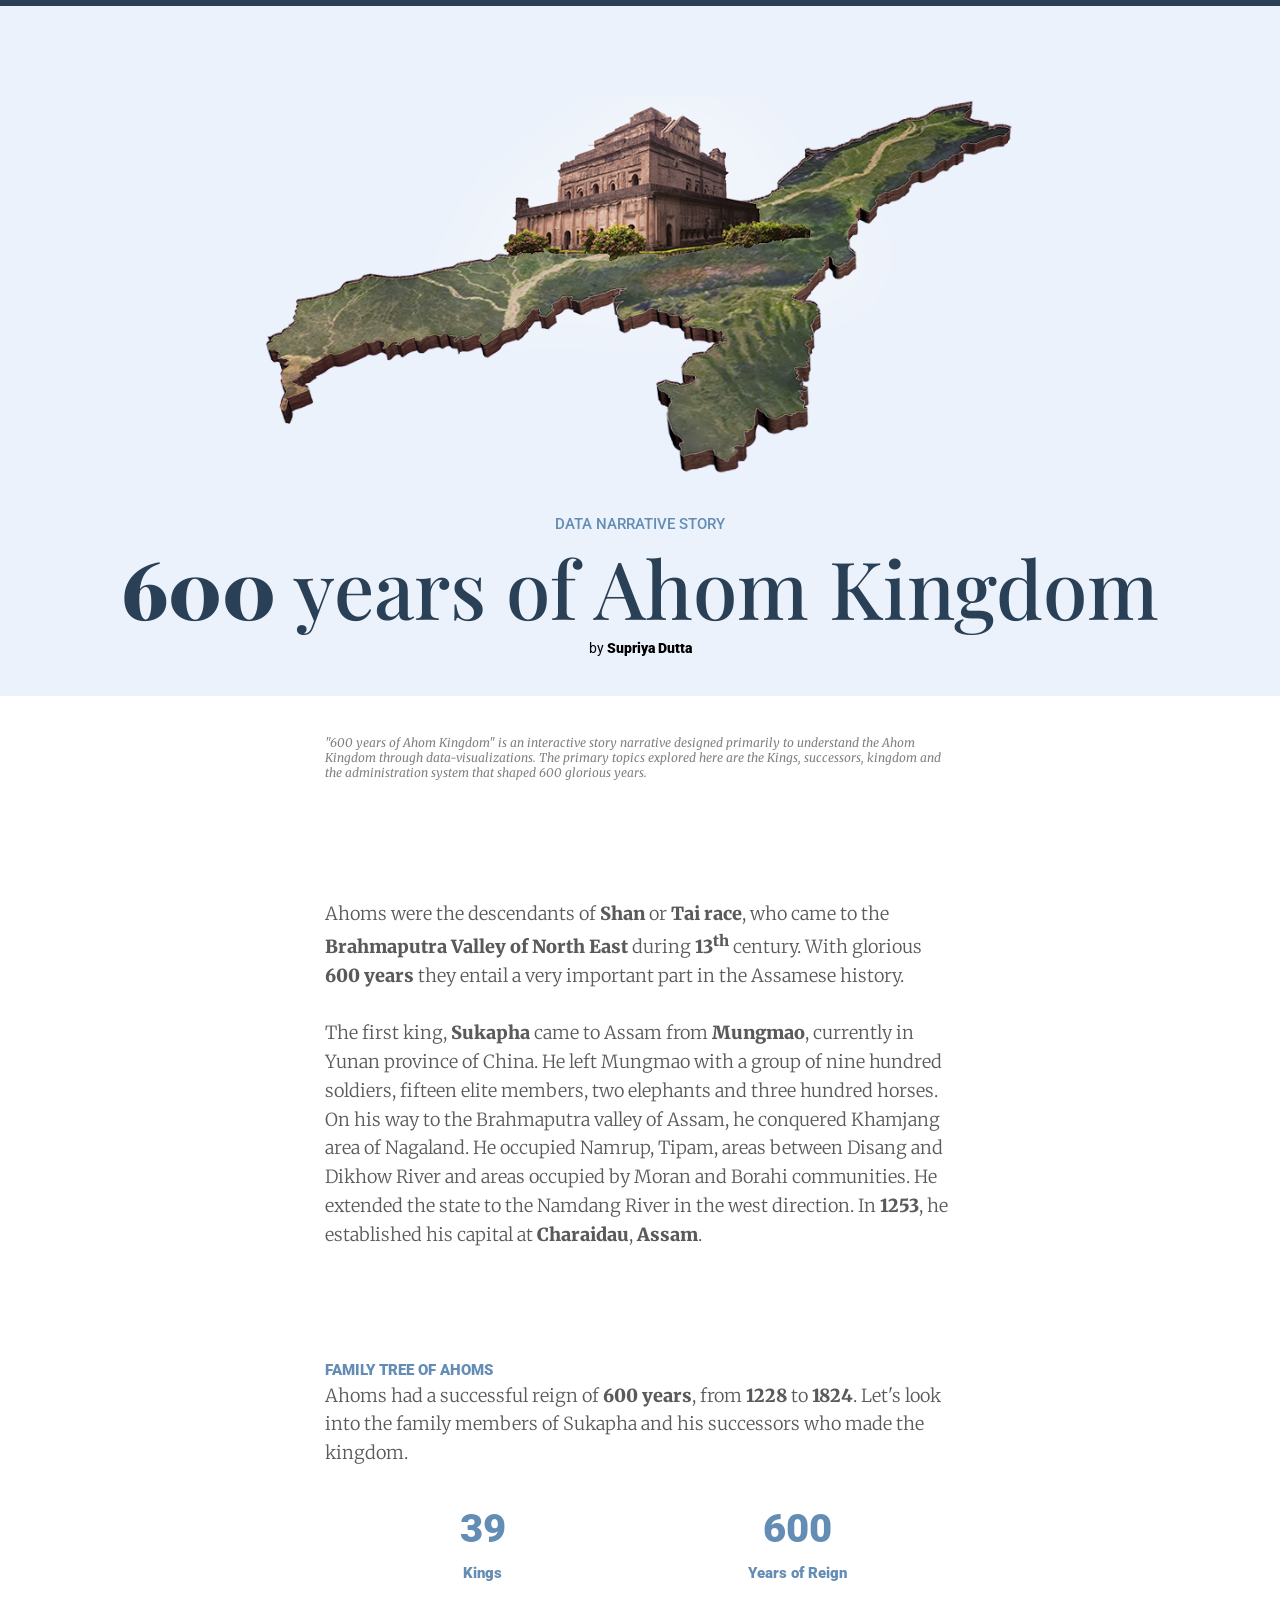
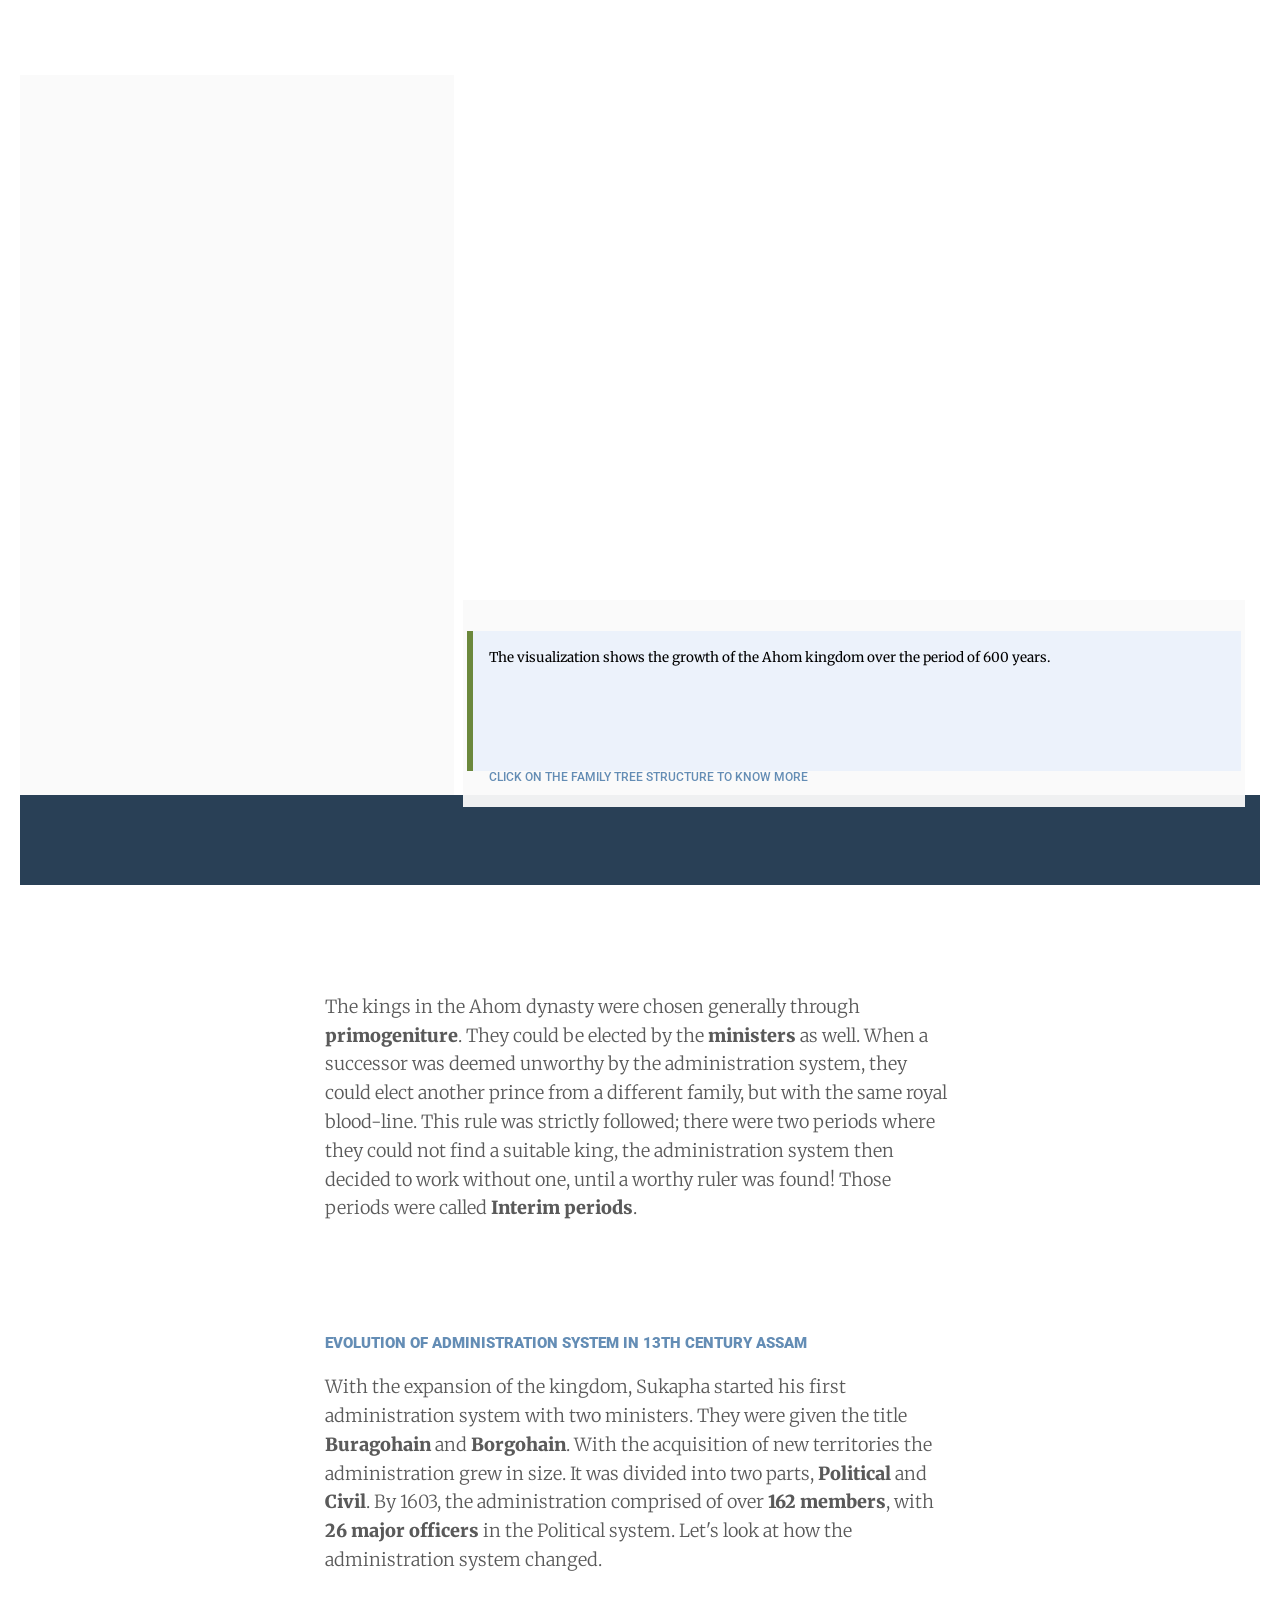
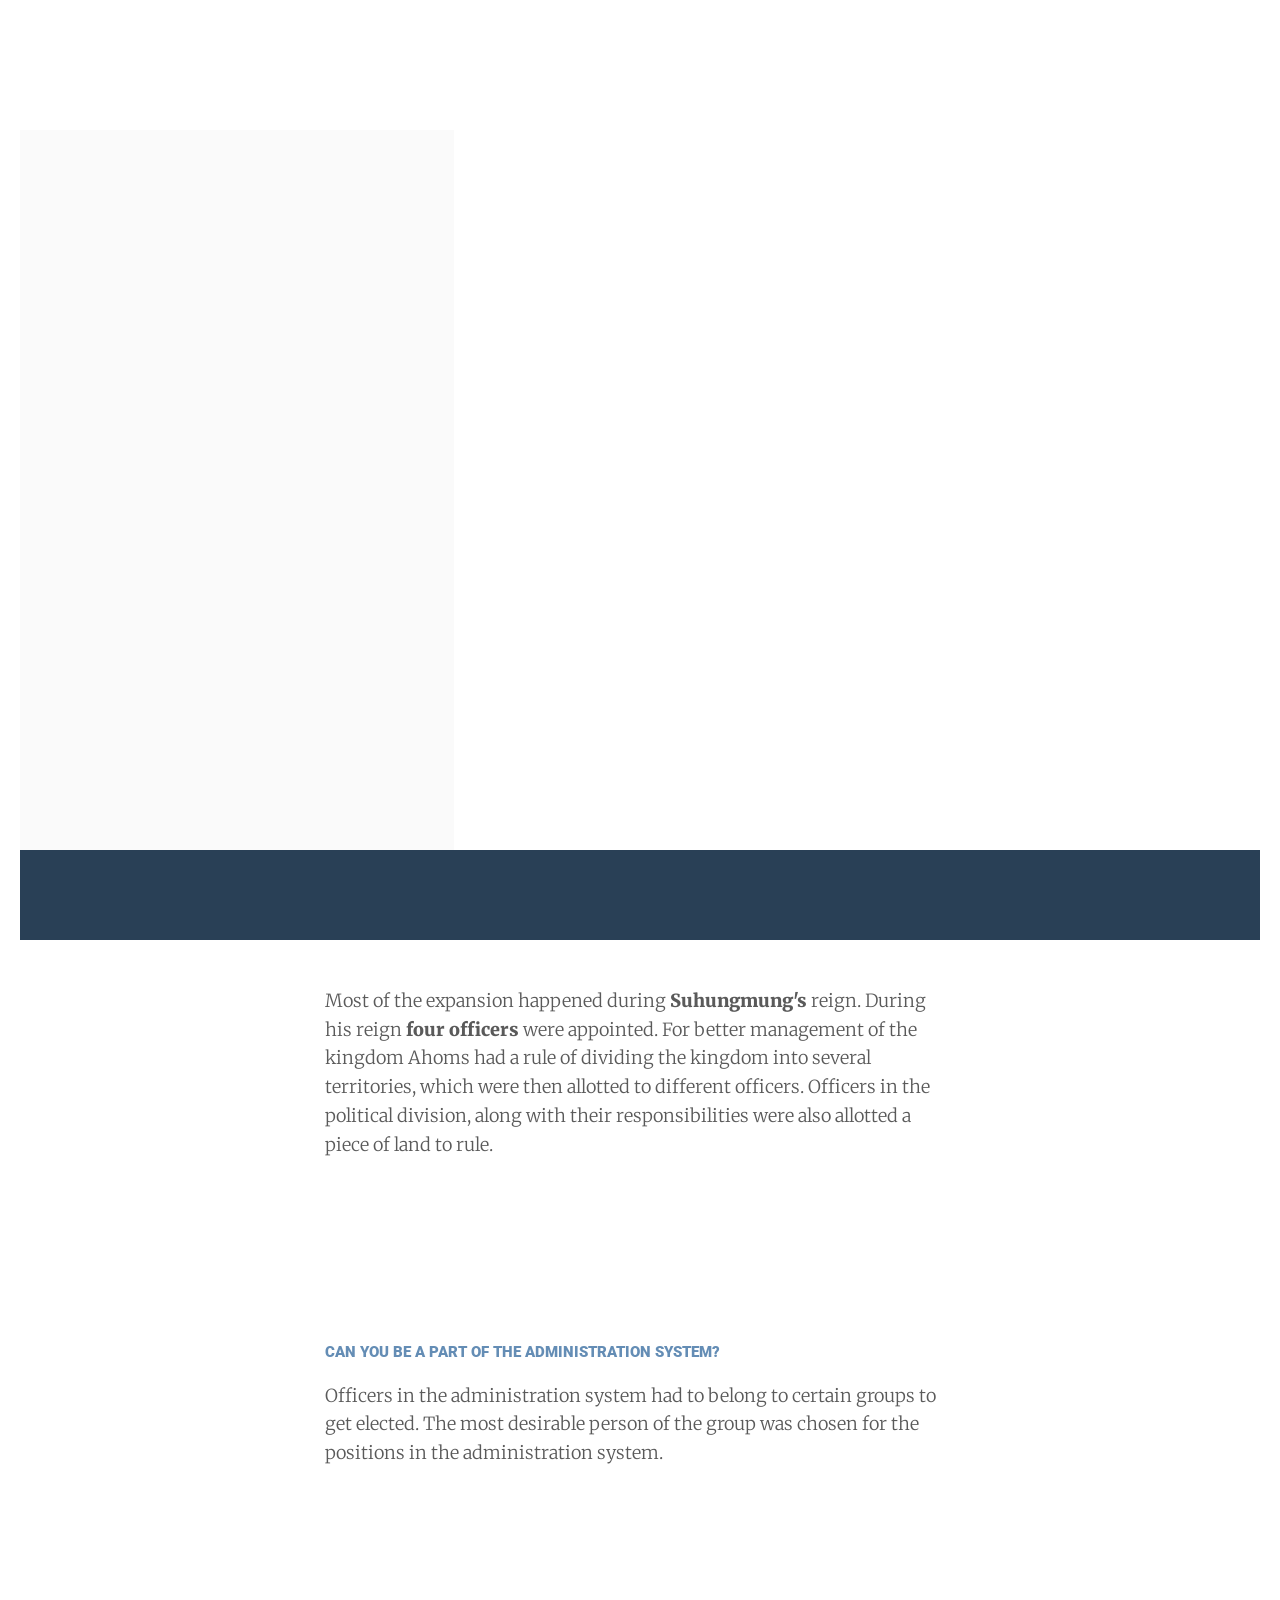
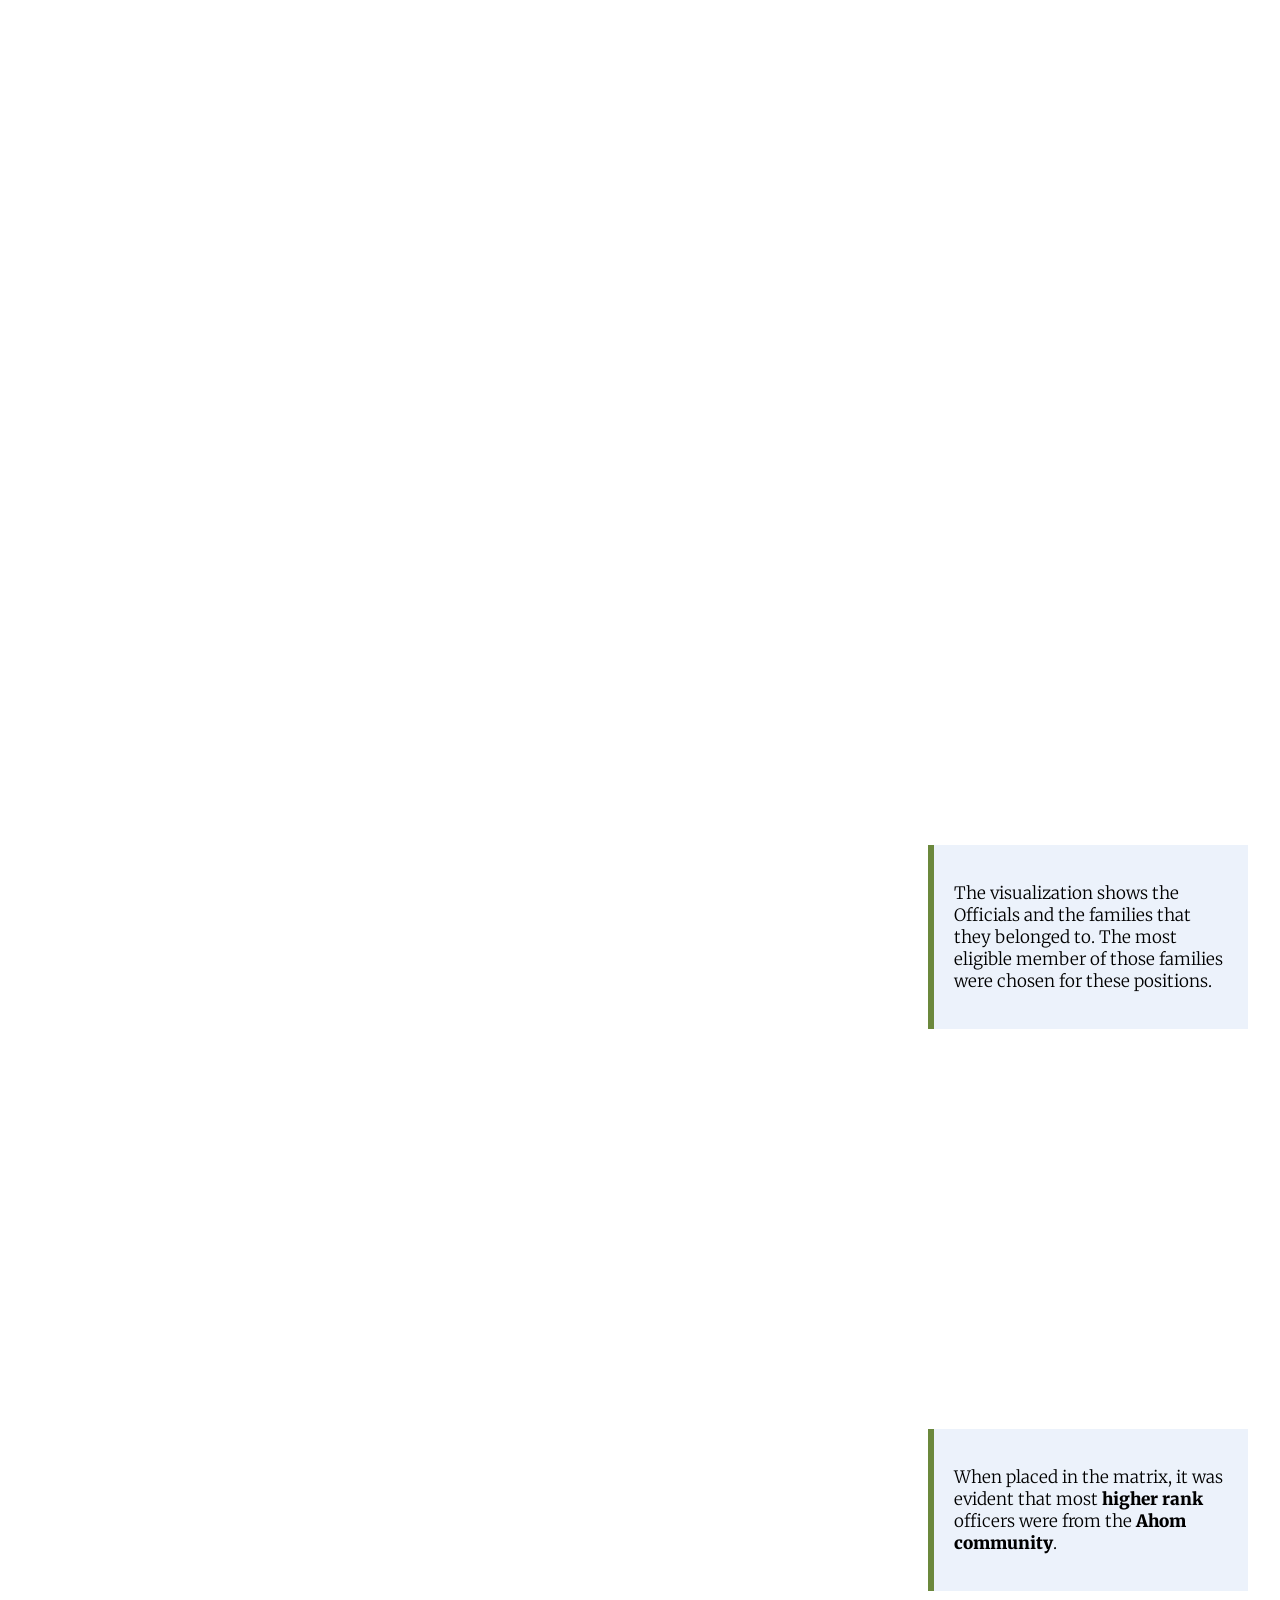
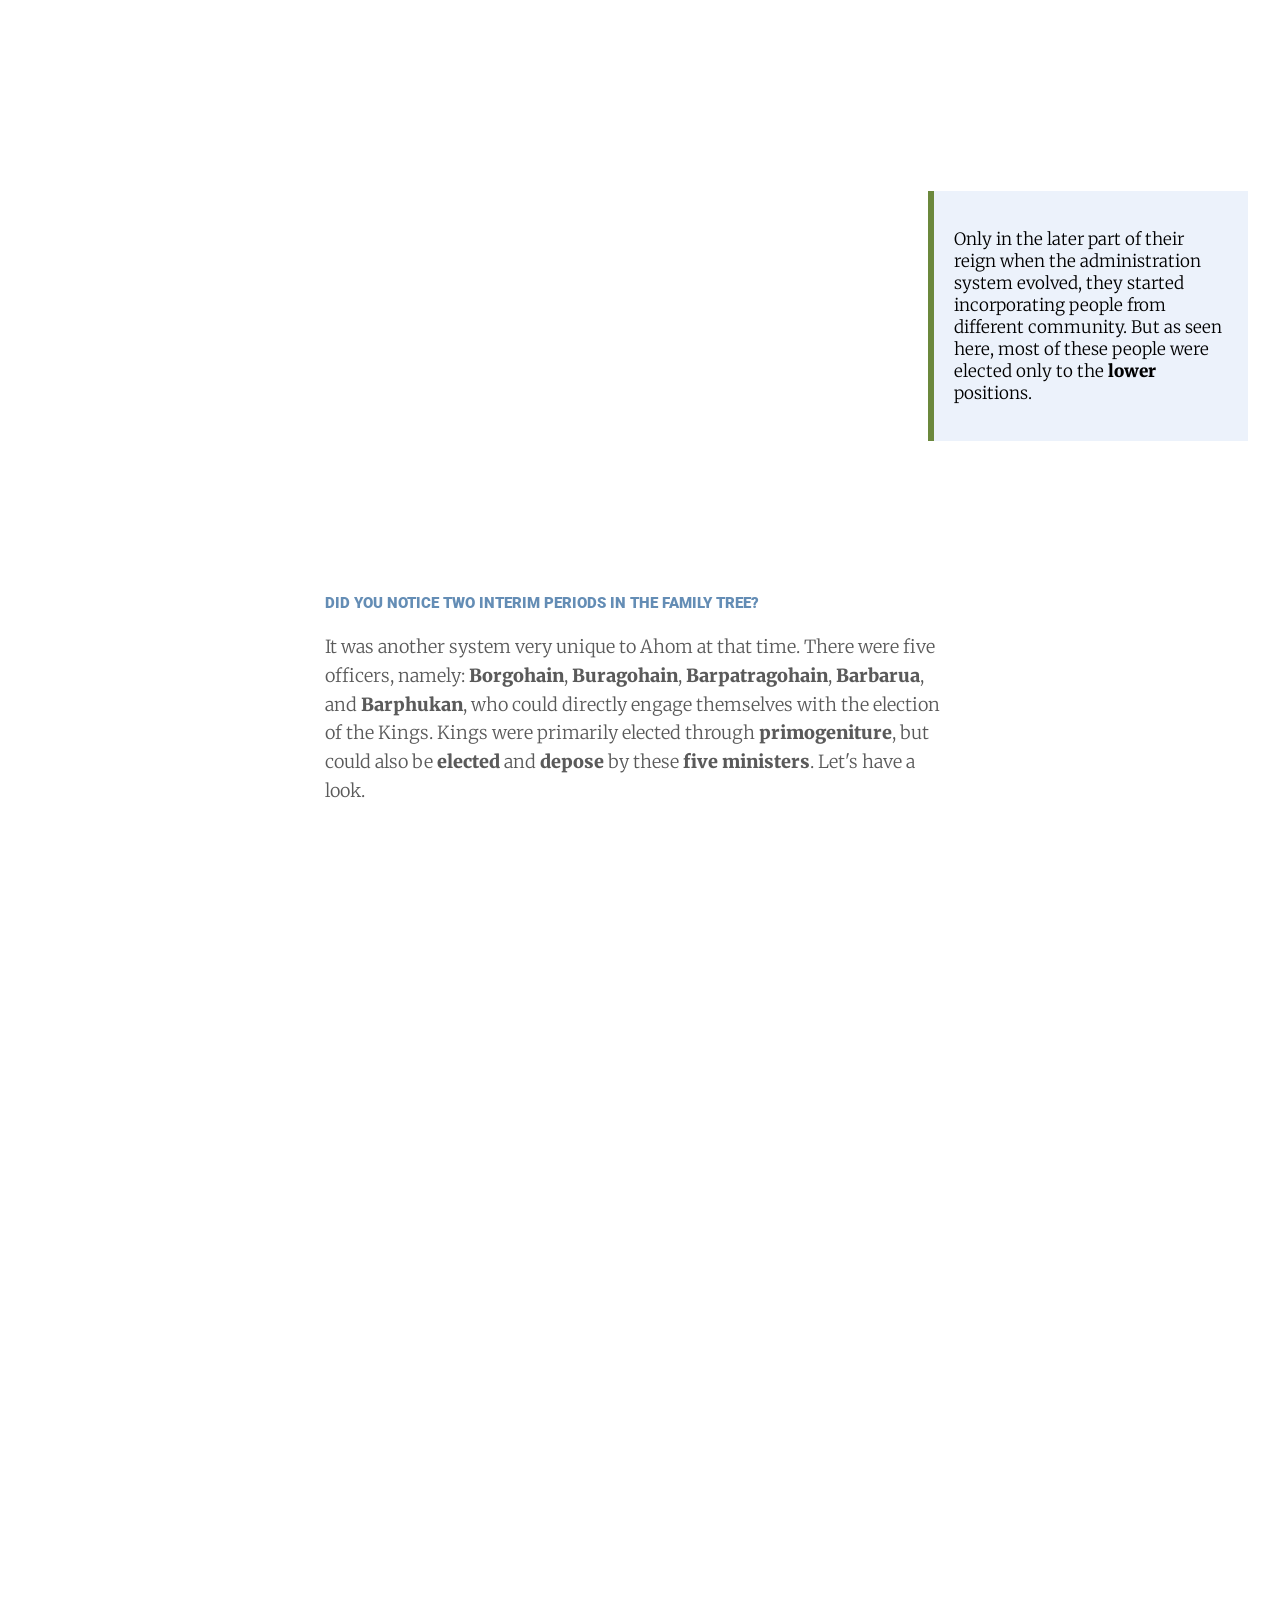
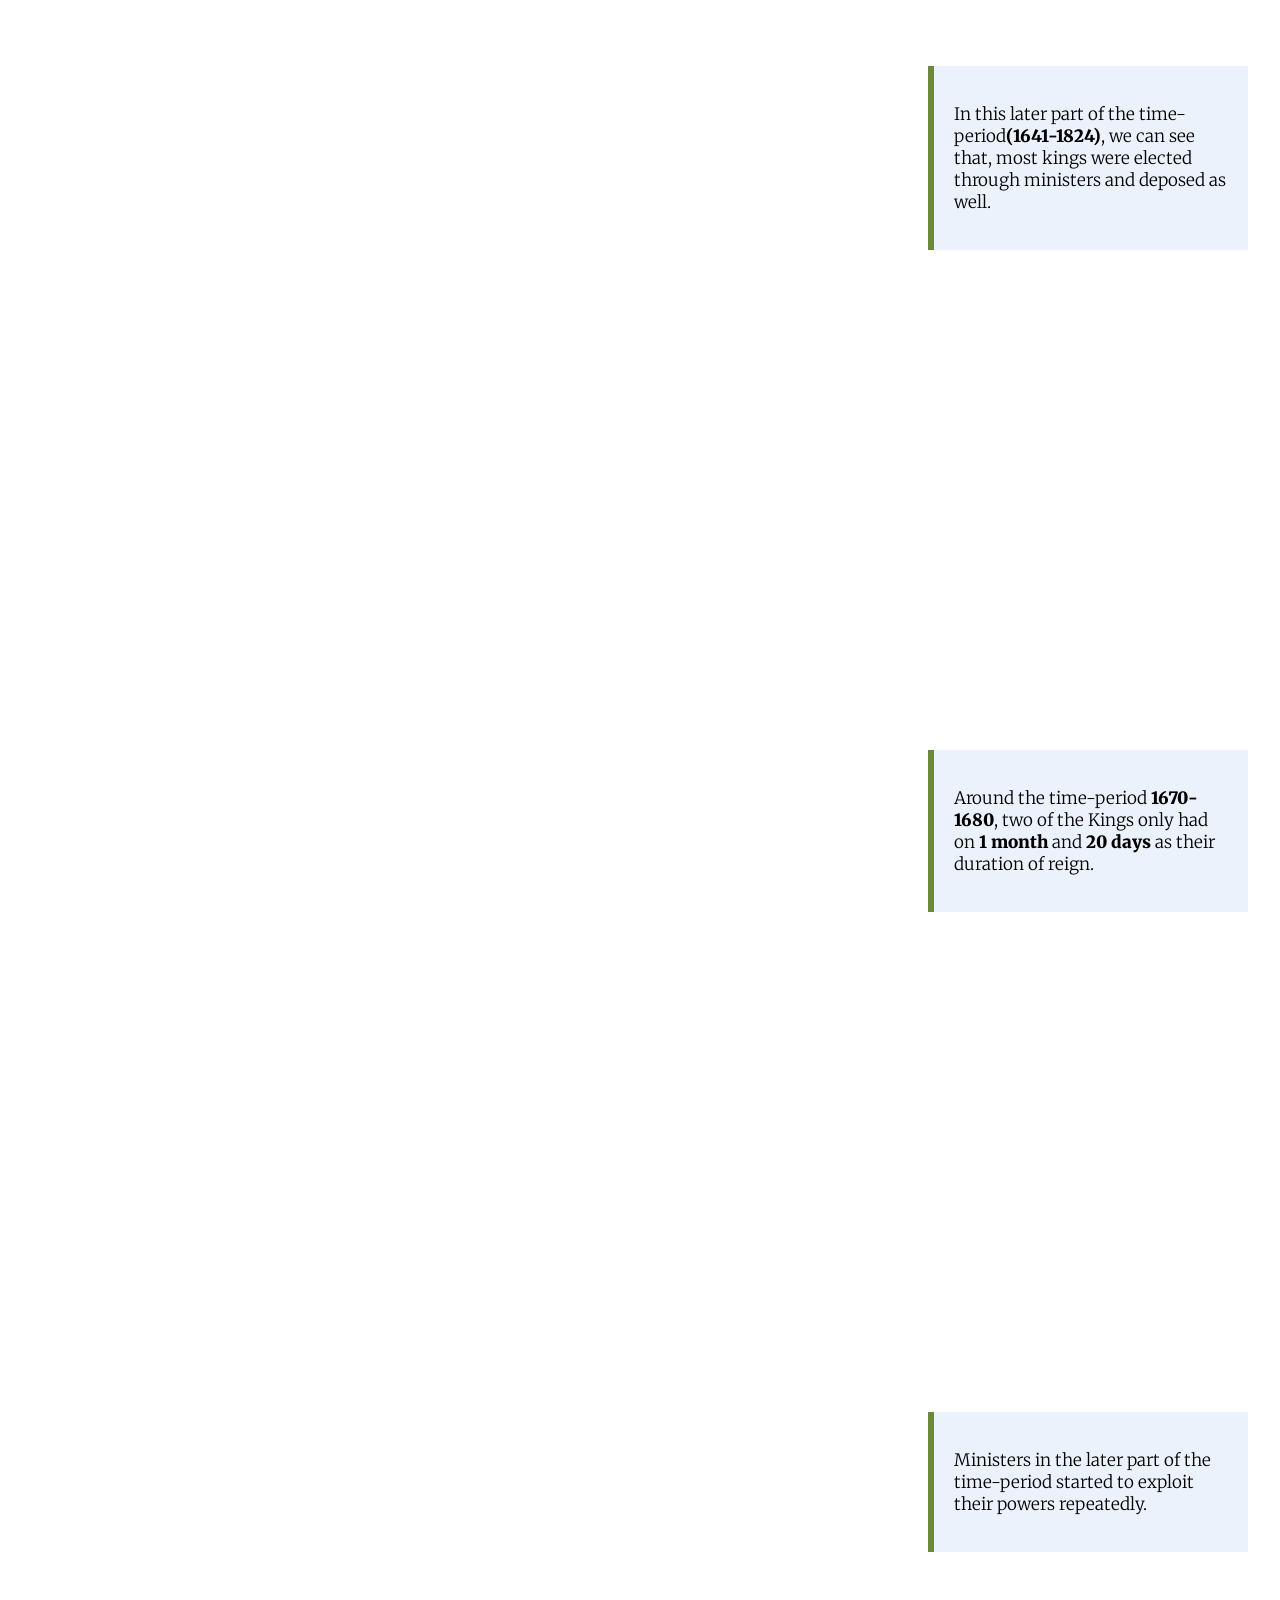
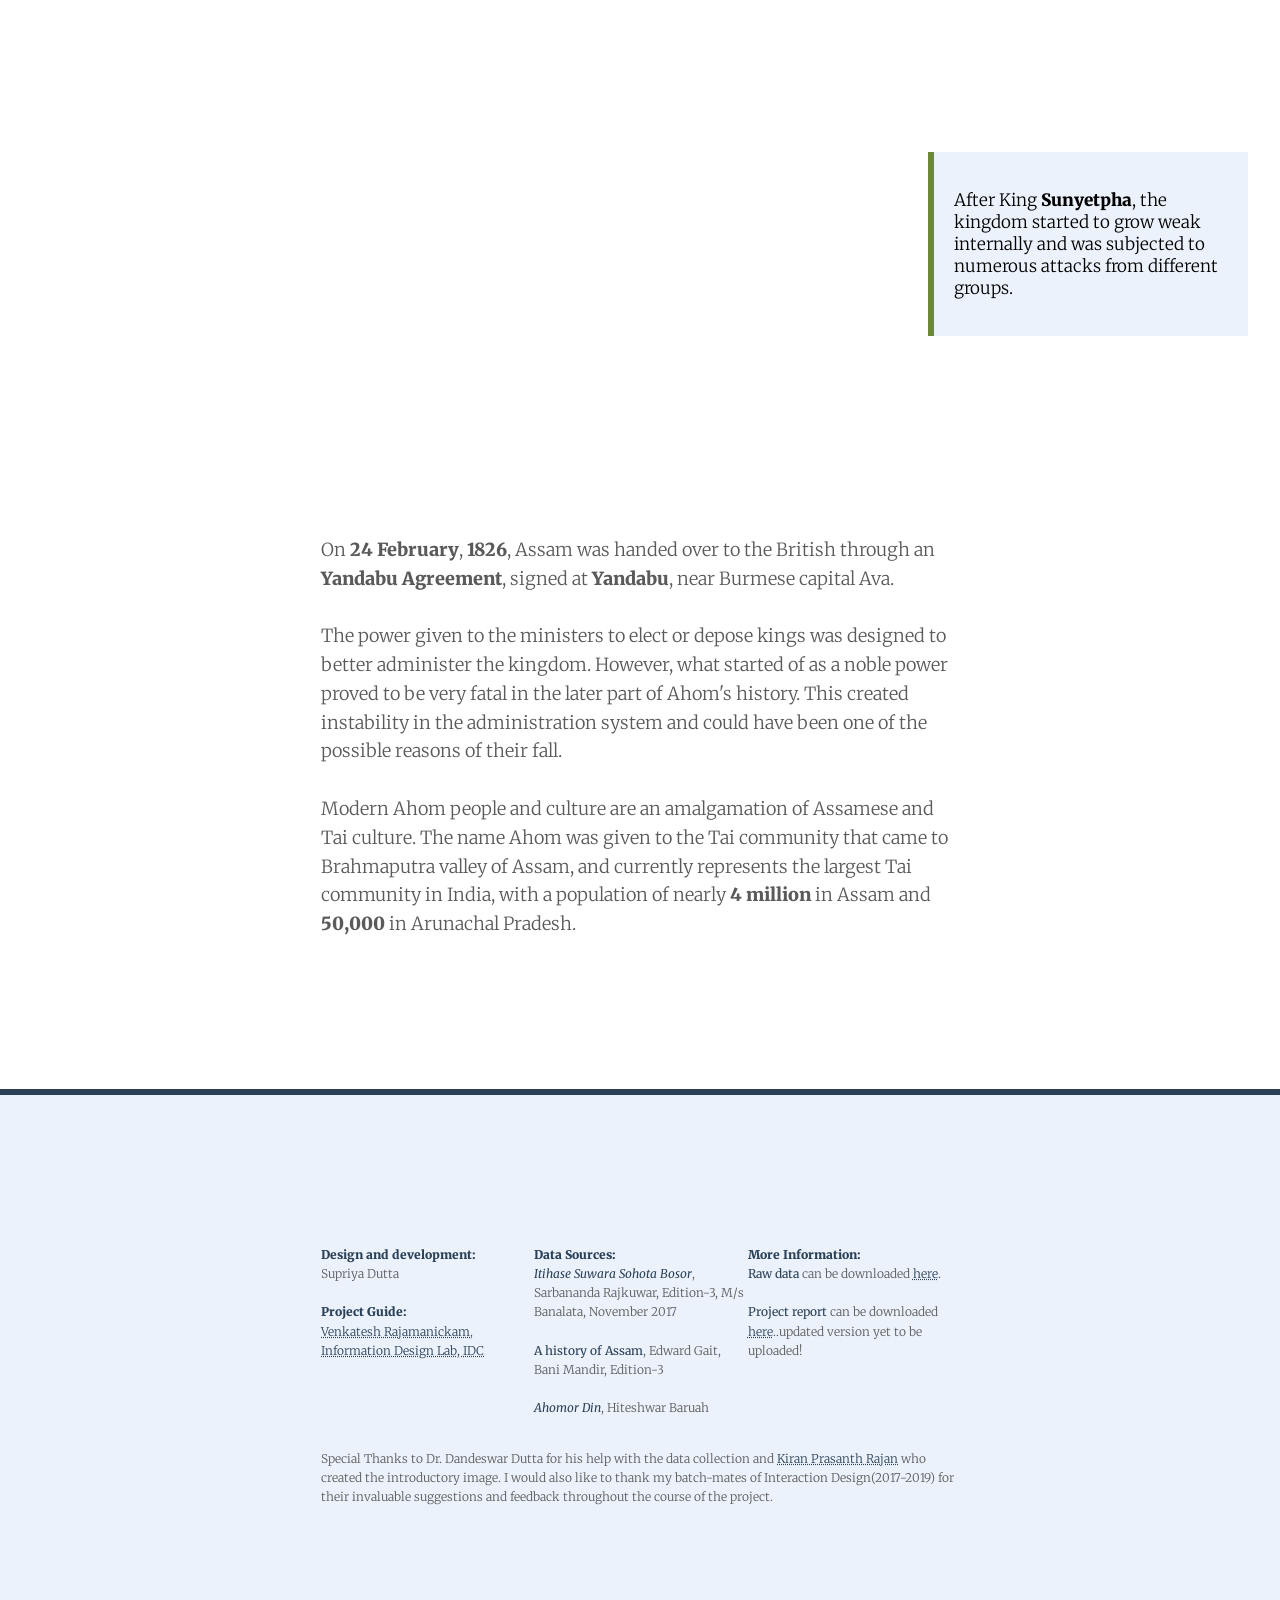
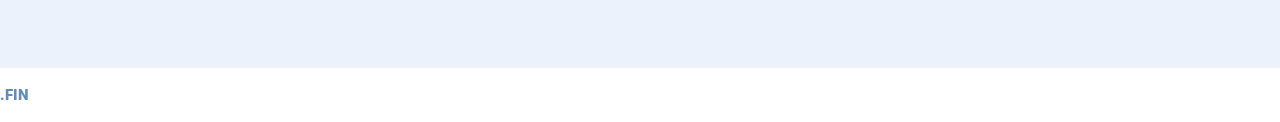
==== code/index.html @ 3b5c2a5d "code_rename" ====
<!DOCTYPE html>
<html lang="en" dir="ltr">
  <head>
    <meta charset="utf-8">
    <title></title>
    <link rel="stylesheet" href="https://fonts.googleapis.com/css?family=Playfair+Display:100,200,300,400,500,900|Merriweather:100,200,300,400,500,900|Roboto:100,200,300,400,500,900">
    <script src="https://ajax.googleapis.com/ajax/libs/jquery/3.3.1/jquery.min.js"></script>
    <script src="https://d3js.org/d3.v5.min.js"></script>
    <meta name='viewport' content='initial-scale=1,maximum-scale=1,user-scalable=yes' />
    <script src='https://api.tiles.mapbox.com/mapbox-gl-js/v0.51.0/mapbox-gl.js'></script>
    <script type="text/javascript" src="map.js"></script>
    <script type="text/javascript" src="maplayers.js"></script>

<!-- datasets -->
    <script type="text/javascript" src="administration_data2.js"></script>
    <script type="text/javascript" src="election_data.js"></script>
		<script type="text/javascript" src="depose_data.js"></script>
    <script type="text/javascript" src="maps_timeline_data.js"></script>
    <script type="text/javascript" src="family_data1.js"></script>
<!--css_files-->

    <link rel="stylesheet" href="master.css">
    <link rel="stylesheet" href="administration_timeline.css">
    <link rel="stylesheet" href="map_style.css">
    <link href='https://api.tiles.mapbox.com/mapbox-gl-js/v0.49.0/mapbox-gl.css' rel='stylesheet' />
    <link rel="stylesheet" href="admin_map_css.css">
    <link rel="stylesheet" href="family_css.css">


  </head>
  <style media="screen">
.fixed_anchors
{
  position: fixed;
  width:50px;
  left:0;
  top:0;
}


  </style>
  <body id="body_i">

    <div class="body_elements">


<!--insignia-->

<!--title-->




<div class="firstpage" id="home">
<div class="space5"></div>


    <div class="firstimage wrapper131">
      <div class=""></div>
      <div ><a href="https://en.wikipedia.org/wiki/Kareng_Ghar" title="Kareng Ghar, Sivsagar, Assam" target="_blank"><img src="map_final.png"  alt="Kareng ghar(palace), Sivsagar, Assam" /></a>



      </img>
      </div>
      <div class=""></div>
    </div>
<div class="space3">

</div>
    <div class="wrapper121 ">
      <div class=""></div>
          <div class=font_viz>DATA NARRATIVE STORY</div>
      <div class=""></div>
    </div>
    <div class="font_title">
    <span class="bold500">  600</span> years of Ahom Kingdom
    </div>
    <div class="wrapper121 ">
      <div class=""></div>
      <div class="title">
        <div class="font_sub">by <span class="bold500">Supriya Dutta</span></div>

      </div>
      <div class=""></div>
    </div>

</div>





<!--introduction-->
<!-- <div class="space10"></div> -->
<!-- <div class="space10title"></div>
<div class="space10title"></div> -->
<div class="space10"></div>

<div class="wrapper1121" id="introduction">
  <div class="">

  </div>
  <!-- <div class="">

  </div> -->
  <div class="font_subtext">
<!-- <span class="bold500">Ahoms</span><br> -->
<div class="space3"></div>
<p class="">"600 years of Ahom Kingdom" is an interactive story narrative designed primarily to understand the Ahom Kingdom through data-visualizations. The primary topics explored here are the Kings, successors, kingdom and the administration system that shaped 600 glorious years.
</p>
  <!-- Ahoms had a successful reign of <span class='bold500'>600 years</span>, from <span class='bold500'>1228</span> to <span class='bold500'>1824</span>. Let's look into the family members of Sukapha and his successors who made the kingdom. -->
  </div>
  <div class=""></div>
</div>

<div class="wrapper1121" id="introduction">
  <div class="">

  </div>
  <!-- <div class="">

  </div> -->
  <div class="font_body">
<!-- <span class="bold500">Ahoms</span><br> -->
<div class="space5"></div>
<p class="">Ahoms were the descendants of <span class='bold500'>Shan</span> or <span class='bold500'>Tai race</span>, who came to the <span class='bold500'>Brahmaputra Valley of North East</span> during <span class='bold500'>13<sup>th</sup> </span>century. With glorious <span class='bold500'>600 years</span> they entail a very important part in the Assamese history. <br><br>
  The first king, <span class='bold500'>Sukapha </span>came to Assam from <span class='bold500'>Mungmao</span>, currently in Yunan province of China. He left Mungmao with a group of nine hundred soldiers, fifteen elite members, two elephants and three hundred horses. On his way to the Brahmaputra valley of Assam, he conquered Khamjang area of Nagaland. He occupied  Namrup, Tipam, areas between Disang and Dikhow River and areas occupied by Moran and Borahi communities. He extended the state to the Namdang River in the west direction.
  In <span class='bold500'>1253</span>, he established his capital at <span class='bold500'>Charaidau</span>, <span class='bold500'>Assam</span>. <br>
</p>
  <!-- Ahoms had a successful reign of <span class='bold500'>600 years</span>, from <span class='bold500'>1228</span> to <span class='bold500'>1824</span>. Let's look into the family members of Sukapha and his successors who made the kingdom. -->
  </div>
  <div class=""></div>
</div>

<div class="space5"></div>
<div class="wrapper1121" id="admin">
  <div class=""></div>

  <div class="font_subtitles">

FAMILY TREE OF AHOMS
  </div>
  <div class=""></div>
</div>
<div class="wrapper1121">
  <div class="">

  </div>
  <!-- <div class="font_subtitles">
Family tree of Ahoms
  </div> -->
  <div class="font_body">
Ahoms had a successful reign of <span class='bold500'>600 years</span>, from <span class='bold500'>1228</span> to <span class='bold500'>1824</span>. Let's look into the family members of Sukapha and his successors who made the kingdom.
<br>
<br>

<div class="Jumbo_fig2">
  <div class="">
    <div class="jumbofig">
      39<br><div class="font_subtitles">
      Kings
      </div>
    </div>
  </div>
  <div class="">
    <div class="jumbofig">
      600<br><div class="font_subtitles">
        Years of Reign
      </div>
    </div>

  </div>
</div>
  </div>
  <div class=""></div>
</div>


<!--family tree-maps-->
<div class="space5"></div>
<!-- <div class="space10"></div> -->
<div id="fam_viz">

<!-- </div> -->

<div id='map_fam' class="map_class relative">
  <div id="family" class="absolute_fam"></div>
  <div class="absolute_introFam" >
    <div class="fam_lezend" id="fam_lezend"></div>
    <p class="fam_intro_class"  id="fam_intro">The visualization shows the growth of the Ahom kingdom over the period of 600 years.<br>
      <span class="font_clickmore" style=>CLICK ON THE FAMILY TREE STRUCTURE TO KNOW MORE</span>
    </p>

  </div>
</div>
<script type="text/javascript" src="map_script_fam.js"></script>

<div id="family_timeperiod"></div>
</div>




<script type="text/javascript" src="family_script.js"></script>



</div>
<!--administration-->

<div class="space5"></div>
<!-- <div class="space5"></div> -->
<div class="wrapper1121" id="admin">
  <div class=""></div>
  <!-- <div class="">

  </div> -->
  <div class="font_body">
<!-- <div class="font_subtitles">
AHOM ADMINISTRATION SYSTEM
</div> -->
<p>
The kings in the Ahom dynasty were chosen generally through <span class='bold500'>primogeniture</span>. They could be elected by the <span class='bold500'>ministers</span> as well. When a successor was deemed unworthy by the administration system, they could elect another prince from a different family, but with the same royal blood-line. This rule was strictly followed; there were two periods where they could not find a suitable king, the administration system then decided to work without one, until a worthy ruler was found! Those periods were called <span class='bold500'>Interim periods</span>.

</p>
  </div>
  <div class=""></div>
</div>












    <!-- administration introduction -->
<div class="space5"></div>
<!-- <div class="space5"></div> -->
<div class="wrapper1121" id="admin">
  <div class=""></div>

  <div class="font_subtitles">

EVOLUTION OF ADMINISTRATION SYSTEM IN 13TH CENTURY ASSAM
  </div>
  <div class=""></div>
</div>

<div class="wrapper1121" id="admin">
  <div class=""></div>
  <!-- <div class="font_subtitles">
    <p>Evolution Of the Administration System <br>in the 13<sup>th</sup> Century Assam </p>

  </div> -->
  <div class="font_body">
<!-- <div class="font_subtitles"> -->
<p>With the expansion of the kingdom, Sukapha started his first administration system with two ministers. They were given the title <span class='bold500'>Buragohain</span> and <span class='bold500'>Borgohain</span>. With the acquisition of new territories the administration grew in size. It was divided into two parts, <span class='bold500'>Political</span> and <span class='bold500'>Civil</span>. By 1603, the administration comprised of over <span class='bold500'>162 members</span>, with <span class='bold500'>26 major officers</span> in the Political system. Let's look at how the administration system changed.</p>


  </div>
  <div class=""></div>
</div>


<!-- administration timeline viz -->
<div class="space5"></div>
<div class="space3"></div>
<div id="adm_sys_timeline">


<div class="wrapper">

    <div class="map_class relative" id="map_adm">
      <script type="text/javascript" src="map_script.js"></script>
      <div class="adm_evolution">
        <div id="viz_administration_timeline" class="viz_administration_timeline_class absolute_adm"></div>
        <div id="mySidenav" class="sidenav">
          <a href="javascript:void(0)" class="closebtn" onclick="closeNav()">&times;</a>
          <p class="text_col" id="text_officers">information about offic erszsxdcfv gbhnjcftdxrze  rzsxdcfvg bhnjmkx dcfvgbhn jzxdcfvgbhn zsxdcfvgb hnj</p>
        </div>
      </div>


    </div>
<div id="timeperiod" class="admin_timeline_timeperiod"></div>
</div>

<script type="text/javascript" src="administration_timeline.js"></script>
<script type="text/javascript" src="admin_map_script.js"></script>


  </div>



    <div class="space3"></div>
    <div class="wrapper1121" id="admin">
      <div class=""></div>

      <div class="font_body">

    Most of the expansion happened during <span class='bold500'>Suhungmung's</span> reign. During his reign <span class='bold500'>four officers</span> were appointed. For better management of the kingdom Ahoms had a rule of dividing the kingdom into several territories, which were then allotted to different officers. Officers in the political division, along with their responsibilities were also allotted a piece of land to rule.

      </div>
      <div class=""></div>
    </div>



<!-- administartion_description -->
<!-- <div class="space5"></div> -->
<!-- <div class="space5"></div> -->
<!-- <div class="space3"></div>
<div class="wrapper1121" id="admin">
  <div class=""></div>

  <div class="font_subtitles">

WHO WERE IN THE ADMINISTRATION SYSTEM?
  </div>
  <div class=""></div>
</div>
<div class="wrapper1121" id="admin">
  <div class=""></div>

  <div class="font_body">
  <p>By <span class='bold500'>17th century</span>, the administration system of Ahoms was fully developed. There were around 162 officers in the administration system, with the political part consisting of 26 officers. Each of them were given different powers and responsibilities. Let's look into it in details.</p>
  </div>
  <div class=""></div>
</div> -->

<!-- administartionviz -->

<!-- <div class="space5"></div>
<div class="space3"></div>
<div id="adm_sys">


<div class="wrapper4">
  <div class=""></div>

  <div id="viz_administration" class="viz_administration_class">
  </div>
<div id="administration_officers_info" class="font_body admin_info">
Political part of the administration system had <span class="bold500">26 officials</span>, each with different powers and responsibilities. Here they are arranged according to the political hierarchy followed in the Ahom system.
<br><br><br>  <span class="font_clickmore2" >CLICK ON THE FAMILY TREE STRUCTURE TO KNOW MORE</span>


</div>

<div class=""></div>
</div>

<script type="text/javascript" src="administration_script.js"></script>
</div> -->












<!-- election into?? -->
<div class="space5"></div>
<div class="space5"></div>
<div class="wrapper1121" id="admin">
  <div class=""></div>

  <div class="font_subtitles">

CAN YOU BE A PART OF THE ADMINISTRATION SYSTEM?
  </div>
  <div class=""></div>
</div>
<!-- <div class="space5"></div> -->
<div class="wrapper1121" id="fam_election">
  <div class=""></div>

  <div class="font_body">
<p>Officers in the administration system had to belong to certain groups to get elected. The most desirable person of the group was chosen for the positions in the administration system. </p>



  </div>
  <div class=""></div>
</div>


<!--election-->

<div class="space5"></div>
<div class="space3"></div>
<div class='scrolly'>

<!-- sticky graphic -->
<figure class='sticky' id="sticky_id">
  <!-- chart stuff in here -->
  <div id="viz_election" class="viz_election_class">	</div>
  <script type="text/javascript" src="election_script1.js"></script>
</figure>

<!-- step text -->
<article>

  <div class='step steps_font' data-index='0'>
    <p>The visualization shows the Officials and the families that they belonged to. The most eligible member of those families were chosen for these positions. </p>

  </div>
  <div class='step steps_font step3' data-index='1'>

    <p>When placed in the matrix, it was evident that most <span class='bold500'>higher rank</span> officers were from the <span class='bold500'>Ahom community</span>.</p>
  </div>
  <div class='step steps_font step4' data-index='2'>
    <!-- xdfcgvhbjnkml,; -->
    <p>Only in the later part of their reign when the administration system evolved, they started incorporating people from different community. But as seen here, most of these people were elected only to the <span class='bold500'>lower </span>positions.</p>
  </div>
  <!-- <div class='step' data-index='3'> -->
    <!-- xdfcgvhbjnkml, -->
    <!-- <p></p> -->
  <!-- </div> -->
  <!-- ...more steps -->
</article>

</div>

<script src='enterview.js'></script>
<script>
enterView({
selector: ('.step'),
offset: 0.6,
enter: el => {
  const index = +d3.select(el).attr('data-index');
  updateChart(index);
},
exit: el => {
  let index = +d3.select(el).attr('data-index');
  index = Math.max(0, index - 1);
  updateChart(index);
}
});

function make_shit_(){
svg_election
        .append("g")
        .append("rect")
        .attr("id","rect_election_shadow")
        .attr("x",election_xScale(fam[1]))
        .attr("y",election_yScale(positions[0]))
        .attr("width",(election_xScale(fam[1])-election_xScale(fam[0]))*12+25)
        .attr("height",election_yScale(positions[positions.length-1])+election_yScale(positions[1])-election_yScale(positions[0]))
        .attr("fill","black")
        // .attr("stroke","#768c27")
        // .attr("stroke-width",5)
        .attr("transform","translate("+election_padding/1.5+","+election_padding/2+")")
        // .transition()
        .attr("opacity",0);

svg_election
        .append("g")
        .append("rect")
        .attr("id","rect_election_marker")
        .attr("x",election_xScale(fam[0]))
        .attr("y",election_yScale(positions[0]))
        .attr("width",election_xScale(fam[1])-election_xScale(fam[0]))
        .attr("height",election_yScale(positions[positions.length-1])+election_yScale(positions[1])-election_yScale(positions[0]))
        .attr("fill","none")
        .attr("stroke",green_col_election)
        .attr("stroke-width",5)
        .attr("opacity",0)
        .attr("transform","translate("+election_padding/1.5+","+election_padding/2+")");
}

function updateChart(index)
{
if(index==0)
{
  if(d3.selectAll("#rect_election_marker"))
  d3.select("#rect_election_marker")
  .transition()
  .attr("opacity",0)
  .transition()
  .remove();
  if(d3.selectAll("#rect_election_shadow"))
  d3.selectAll("#rect_election_shadow")
  .transition()
  .attr("opacity",0)
  .transition()
  .remove();
}
if(index==1)
{
  make_shit_();

  d3.selectAll("#rect_election_shadow")
  .transition()
  .attr("opacity",0.3);

  d3.select("#rect_election_marker")
  .transition()
  .attr("opacity",1);


}
}
</script>
<!--family interim-->


<!-- depose into?? -->
<!-- <div class="space10"></div> -->
<div class="wrapper1121" id="admin">
  <div class=""></div>

  <div class="font_subtitles">

DID YOU NOTICE TWO INTERIM PERIODS IN THE FAMILY TREE?
  </div>
  <div class=""></div>
</div>
<div class="wrapper1121" id="fam_election">
  <div class=""></div>

  <div class="font_body">
<p>It was another system very unique to Ahom at that time. There were five officers, namely: <span class='bold500'>Borgohain</span>, <span class='bold500'>Buragohain</span>, <span class='bold500'>Barpatragohain</span>, <span class='bold500'>Barbarua</span>, and <span class='bold500'>Barphukan</span>, who could directly engage themselves with the election of the Kings. Kings were primarily elected through <span class='bold500'>primogeniture</span>, but could also be <span class='bold500'>elected</span> and <span class='bold500'>depose</span> by these <span class='bold500'>five ministers</span>. Let's have a look. </p>

  </div>
  <div class=""></div>
</div>







<!--depose,election-->
<div class="space10">
</div>
<div class='scrolly'>

<!-- sticky graphic -->
<figure class='sticky' id="sticky_id">
	<!-- chart stuff in here -->
	<div class="viz_depose" id="viz_depose"></div>
	<div id="depose_legend"></div>
	<script type="text/javascript" src="depose_script.js"></script>
</figure>

<!-- step text -->
<article>
	<div class='step2 steps_font' data-index='0'>
		<p>In this later part of the time-period<span class='bold500'>(1641-1824)</span>, we can see that, most kings were elected through ministers and deposed as well.</p>

	</div>
	<div class='step2 steps_font' data-index='1'>
		<p>Around the time-period <span class='bold500'>1670-1680</span>, two of the Kings only had on <span class='bold500'>1 month</span> and <span class='bold500'>20 days</span> as their duration of reign.</p>

	</div>
	<div class='step2 steps_font step3' data-index='2'>
		<p>Ministers in the later part of the time-period started to exploit their powers repeatedly.
 </p>

	</div>
	<div class='step2 steps_font step4' data-index='3'>
<p>After King <span class='bold500'>Sunyetpha</span>, the kingdom started to grow weak internally and was subjected to numerous attacks from different groups.</p>
	</div><!--hide this div !!important-->
	<!-- ...more steps -->
</article>

</div>

<script type="text/javascript">
enterView({
	selector: ('.step2'),
	offset: 0.6,
	enter: el => {
		const index = +d3.select(el).attr('data-index');
		// updateChart(index);
		switch(index)
		{
			case 0:
      console.log(index);
			update();
			break;
			case 1:
      console.log(index);
			update2();
			break;
			case 2:
      console.log(index);
			update3();
			break;
		}
	},
	exit: el => {
		let index = +d3.select(el).attr('data-index');
		index = Math.max(0, index);
		// updateChart(index);
		switch(index)
		{
			case 0:
      // console.log(index);
			update_original();
			break;
			case 1:
      // console.log(index);
			update();
			break;
			case 2:
      // console.log(index);
			update2();
			break;

		}
	}
});
</script>
</div><!--body element-->
    <!-- </div> -->

    <!-- <div class="space10"></div> -->
    <!-- <div class="wrapper3" id="fam_election">
      <div class=""></div>
      <div class="font_body"> -->
    <!-- <span class="bold500">Interim period?</span><br> -->

  <!-- During the later part of history, they started exercising their powers more often which might have been one of the causes of their kingdom growing internally weak. -->

      <!-- </div>
      <div class=""></div>
    </div>
<div class="space10"></div>
<div class="space10"></div>
<div class="space10"></div>
<div class="space10"></div> -->
<!-- <div class="space5"></div> -->
<!-- <div class="space5"></div> -->
<!-- <div class="space5"></div> -->
<div class="wrapper121 font_body end">
  <div class=""></div>

  <div class="">
    On <span class='bold500'>24 February</span>, <span class='bold500'>1826</span>, Assam was handed over to the British through an <span class='bold500'>Yandabu Agreement</span>, signed at <span class='bold500'>Yandabu</span>, near Burmese capital Ava. <br><br>

The power given to the ministers to elect or depose kings was designed to better administer the kingdom. However, what started of as a noble power proved to be very fatal in the later part of Ahom's history. This created instability in the administration system and could have been one of the possible reasons of their fall.<br><br>

Modern Ahom people and culture are an amalgamation of Assamese and Tai culture. The name Ahom was given to the Tai community that came to Brahmaputra valley of Assam, and  currently represents the largest Tai community in India, with a population of nearly <span class='bold500'>4 million</span> in Assam and <span class='bold500'>50,000</span> in Arunachal Pradesh.
  </div>
  <div class=""></div>
</div>

<div class="wrapper121 end_col">
  <div class=""></div>

  <div class="">

<div class="wrapper111">
  <div class="">
    <span class="title_colophon">Design and development:</span><br> Supriya Dutta<br><br>
<span class="title_colophon">Project Guide:</span><br> <a class="links" href="https://twitter.com/venkatrajam">Venkatesh Rajamanickam</a>, <a class="links" href="http://info-design-lab.github.io/">Information Design Lab, IDC</a>
  </div>
  <div class="">
    <span class="title_colophon">Data Sources:</span><br>
     <span class="bookname"><em class='italics'>Itihase Suwara Sohota Bosor</em></span>, Sarbananda Rajkuwar, Edition-3, M/s Banalata, November 2017 <br><br>
<span class="bookname">A history of Assam</span>, Edward Gait, Bani Mandir, Edition-3 <br><br>
<span class="bookname"><em class='italics'>Ahomor Din</em></span>, Hiteshwar Baruah <br><br>
  </div>
  <div class="">
    <span class="title_colophon">More Information:</span><br>
    <span class="bookname">Raw data</span> can be downloaded <a class="links" href="https://github.com/supriyaDutta/ahom_data/blob/master/data_res.ods">here</a>.<br><br>
<span class="bookname">Project report</span> can be downloaded <a class="links" href="https://github.com/supriyaDutta/ahom_data/blob/master/ahom_kingdom.pdf">here</a>..updated version yet to be uploaded!<br><br>
  </div>
</div>
<div class="">
  <p>Special Thanks to Dr. Dandeswar Dutta for his help with the data collection and <a  class="links" href="http://www.kiranprasanth.in/">Kiran Prasanth Rajan</a> who created the introductory image. I would also like to thank my batch-mates of Interaction Design(2017-2019) for their invaluable suggestions and feedback throughout the course of the project.</p>
</div>
  </div>
  <div class=""></div>
</div>


<p class="font_subtitles" >.FIN</p>
  </body>
</html>
---- code/master.css ----
.italics
{
	font-style: italic;
}

div.title_header {
	position: relative;
	width: 100%;
	height: 80vh;

}

body
{
	margin:0;
}
.font_subtext
{
	font-family: "Merriweather";
	font-size: 12px;
	color:grey;
	font-style: italic;
	/* background:#ecf2fb; */

}
.wrapper121
{
	 display:grid;
				grid-template-columns: 1fr 2fr 1fr;
				grid-column-gap: 2px;
				grid-row-gap: 2px;
			/* background:red; */

}
.wrapper1121
{
	 display:grid;
				grid-template-columns: 1fr 2fr 1fr;
				grid-column-gap: 10px;
				grid-row-gap: 2px;
			/* background:red; */

}
.wrapper131
{
	 display:grid;
				grid-template-columns: 1fr 3fr 1fr;
				grid-column-gap: 2px;
				grid-row-gap: 2px;
				/* padding-left: 60px;
				padding-right: 60px; */

}
.wrapper111
{
	 display:grid;
				grid-template-columns: 1fr 1fr 1fr;
				grid-column-gap: 2px;
				grid-row-gap: 2px;


				/* padding-left: 60px;
				padding-right: 60px; */

}
.title_colophon
{
color:#294056;
font-weight: 900;
}

.links
{
	text-decoration: underline dotted #294056;
	color:#294056;
	/* font-weight: 400; */
}

.bookname
{
	color:#294056;
	font-weight:400;
}
.links:hover
{
	font-weight:500;
}
.end_col
{
	padding-top:150px;
	padding-bottom: 150px;
	line-height:1.6;
	background:#ecf2fb;
	border-top: 6px solid #294056;
	font-family: "Merriweather";
	font-size: 12px;
	font-weight: 300;
	color:rgb(90,90,90);
}

.firstpage
{
	width:100%;
	/* height:90vh; */
  border-top: 6px solid #294056;
	padding-bottom:40px;
	background:#ecf2fb;
}

.absolute_title
{
  position: absolute;
  bottom: 20%;
  left:30%;
  float: left;
}

/* .title
{
	/* position:absolute; */
	/* left:25%;
	bottom:25%; */
	/* background:red; */
/* <!-- } */
.font_viz
{
	font-family:"Roboto";
	font-weight:500;
	font-size:15px;
  color: #648db5;
  text-align:center;
}
.font_title
{
	font-family:"Playfair Display";
	font-size: 80px;
  text-align: center;
  color: #294056;
  font-weight: 500;

}
.font_clickmore
{

  position: absolute;
  bottom: 10%;
	/* line-height: 50%; */
	font-family:"Roboto";
	font-weight:500;
	font-size:12px;
  color: #648db5;
  /* text-align:right; */
}
.font_clickmore2
{


  /* padding: 20px; */

	font-family:"Roboto";
	font-weight:500;
	font-size:12px;
  color: #648db5;
  /* text-align:right; */
}
.font_body
{
	font-family:"Merriweather";
	font-weight: 300;
	font-size: 18px;
	line-height:1.6;
  color: rgb(90,90,90);
}
.font_sub
{
	font-family:"Roboto";
	font-size: 14px;
	/* font-weight:500; */
  text-align: center;

}
.font_subtitles
{
line-height:1.6;
  font-family:"Roboto";
	font-weight:900;
	font-size:15px;
  color: #648db5;
  /* text-align:center; */
}
.admin_info
{
  border-left: 6px solid #6b883c;
  padding:20px;
  margin-top:30px;
  margin-bottom: 50px;
background:#ecf2fb;
}
img
{
	width:100%;
	height:auto;
}
.wrapper2
{
	 display:grid;
        grid-template-columns: 2fr 2fr;
        grid-column-gap: 2px;
        grid-row-gap: 2px;
				/* padding-left: 60px;
				padding-right: 60px; */

}
.wrapper3
{
			display:grid;
			 grid-template-columns: 1fr 2fr 1fr;
			 grid-column-gap: 2px;
			 grid-row-gap: 2px;
}


.body_text
{
	font-family:"Roboto";

}
.spacetitle
{
	height:20vh;
	/* padding: 100px; */
	display:block;
}
.space3
{
	height:3vh;
	/* padding: 10px; */
	display:block;
}
.space5
{
	height:10vh;
	/* padding: 10px; */
	display:block;
}


/* election_css */
.viz_election_class {
    position: relative;
    height: 90vh;
    width: 100%;
    padding: 0;
    /* background:blue; */
    /* padding-bottom will be overwritten by JavaScript later */
    /* padding-bottom: 100%; */
}

.axis
{
  font-family: "Roboto";
  font-size: 12px;
  font-weight:400;
}
.axis_depose
{
  font-family: "Roboto";
  font-size: 11px;
  font-weight:400;
}
.edit
{
  stroke:#000000;
  stroke-opacity:0;
}

.grid
{
  opacity:0.5;
}
.overlay
{
  stroke:"#d3e39a";
  opacity:0.3;
}

.Jumbo_fig2
{
	display:grid;
	 grid-template-columns: 1fr 1fr;
	 /* grid-column-gap: 20px; */
	 /* grid-row-gap: 2px; */
}

.jumbofig
{
	font-family:Roboto;
	font-weight: 900;
	font-size: 40px;
	text-align:center;
	color: #648db5;
}
.afterjumbofig
{
	text-align:center;
}



article {
	transform: translate(290%,0);
	width:25%;
	/* position: relative; */
	/* right:50%; */
}
figure.sticky {
	position: -webkit-sticky;
	position: sticky;
	top: 10px;
}
.sticky{


width:70%;

}

.step{
  border-left: 6px solid #6b883c;
  padding:20px;
background:#ecf2fb;
margin-bottom:400px;
}
.step2{
background:#ecf2fb;
border-left: 6px solid #6b883c;
padding:20px;
margin-bottom:500px;
}

.step3{
margin-bottom:200px;
}
.end{
  padding-top:50px;
  padding-bottom:150px;

    /* border-bottom: 6px solid #6b883c; */
}
.step4{
margin-bottom:150px;
}
.steps_font
{
  font-family: "Merriweather";
  font-size: 17px;
  font-weight: 300;
}





.scrolly
{
	width:100%;
}



/* depose_css */
.viz_depose {
		position:relative;

		/* height:700px; */
		width:100%;
		height:90vh;
		/* max-width:800px; */
		/* height:700px; */
}
.depose_legend
{
width:100%;
font-family: 'Roboto';
}
.bold500
{
  font-weight:900;
}
.grid line
{
stroke-opacity:0.2;
}
.grid path
{
	stroke-width:0;
	/* stroke-opacity:0; */
}
.shapeDiamond
{
fill:#A763CC;
stroke:yellow;
stroke-width:1.5;
/* z-index: 1; */
cursor:pointer;
}
/* .fonts
{
	-moz-osx-font-smoothing: grayscale; /*(For Firefox)*/
/* -webkit-font-smoothing: antialiased;

backface-visibility: hidden;
-webkit-backface-visibility: hidden;
text-rendering: optimizeLegibility;
	font-family: 'Lato';
	color:"#aaacaf";
	font-weight: light;
font-size:17px;
/* color:red; */
/* }  */
.hover_text
{
	font-family: 'Roboto';
	font-size:14px;
	font-weight: 500;
}
.lezends
{
		font-family: 'Roboto';
    font-size:15px;
    font-weight:500;
  }
/* font-size: : */
.grid_null
{
  stroke:null;
  stroke-width:0;
}
#fam_viz
{
  margin-left:20px;
  margin-right: 20px;
  margin-bottom: 0;
}



#adm_sys_timeline
{
  margin:20px;
}
/* css_administration */
.wrapper4
{
   display:grid;
        grid-template-columns: 1fr 3fr 2fr 1fr;
        grid-column-gap: 20px;
        grid-row-gap: 2px;
				/* font-family: "Lato" */
}
  .viz_administration_class {
      position: relative;
      height: 80vh;
      width: 100%;
      padding: 0;

  }

  .hover_rect
  {
    /* rx:30;
    ry:30; */
    fill:white;
    stroke-opacity:0.2;
    stroke:blue;

  }

.invisible_text
{
	display:none;
	/* display:inline-block; */
	/* max-width:30%; */
}


.adm_evolution
{
	position: relative;
	width:50%;
	background: red;
}


.invisible_tab
{
	/* display:block; */
	position: relative;
	float: right;
	display:inline-block;
	height:80vh;
	width:30%;
	max-width:30%;
	z-index: 999;
	/* background: red; */
}

.fam_lezend{
  height: 3vh;
  width:100%;
  /* background: red; */
}
  .hover_text
  {
    font-family:"Roboto";
    font-size:15px;
    font-weight: 500;
  }
  .lezends_small
  {
    font-family: "Roboto";
    font-size:12px;
    font-weight:500;
    /* font-weight: bold; */
  }



/* //Sidenav */

.sidenav {
  width: 0px;
  z-index: 1;
	position: relative;
	float: left;
	left:70%;
	display:inline-block;
	height:80vh;
  background-color: rgb(250,250,250);
  overflow-x: hidden;
  transition: 0.5s;
	/* border-top: 6px solid #294056; */
	/* border-left: 6px solid #6b883c; */
  padding-top: 60px;
}

.sidenav a {
  padding: 8px 8px 8px 32px;
  text-decoration: none;
  font-size: 25px;
  color: #818181;
  display: block;
  margin:20px;
  transition: 0.3s;
}

/* .sidenav a:hover {
  color: #f1f1f1;
} */

.sidenav .closebtn {
  position: absolute;
  top: 0;
  right: 10px;
	/* float:right; */

  font-size: 30px;
  /* margin-left: 20px; */
}
.text_col
{
  padding-left:20px;
	padding-right: 20px;
  /* margin:20px; */
	font-family: Merriweather;
	font-size: 12px;
  color: rgb(90,90,90);
}

#main {
  transition: margin-left .5s;
  padding: 16px;
}

@media screen and (max-height: 450px) {
  .sidenav {padding-top: 15px;}
  .sidenav a {font-size: 18px;}
}
---- code/administration_timeline.css ----
.viz_administration_timeline_class {
    /* position: relative; */
    width: 70%;
    /*max-width: 800px;*/
    height:80vh;
    /*max-height: 700px;*/
    background-color:rgba(250, 250, 250, 0.85);
    /* background:blue; */
    /* padding-bottom will be overwritten by JavaScript later */
    /* padding-bottom: 100%; */
}
.slider_div {
    position: relative;
    height: 5vh;
    width: 100%;
    padding: 0;
    /* background:pink; */
    /* background:blue; */
    /* padding-bottom will be overwritten by JavaScript later */
    /* padding-bottom: 100%; */
}
.ticks {
  font: 10px sans-serif;
}

.track,
.track-inset,
.track-overlay {
  stroke-linecap: round;
}

.admin_timeline_timeperiod
{
  width: 100%;
  margin:0;
  padding:0;
  /*max-width: 800px;*/
  height:10vh;
  background: #294056;
}

.track {
  stroke: #000;
  stroke-opacity: 0.3;
  stroke-width: 10px;
}

.track-inset {
  stroke: #ddd;
  stroke-width: 8px;
}

.track-overlay {
  pointer-events: stroke;
  stroke-width: 50px;
  stroke: transparent;
  cursor: crosshair;
}

.handle {
  fill: #fff;
  stroke: #000;
  stroke-opacity: 0.5;
  stroke-width: 1.25px;
}
---- code/map_style.css ----
.map_class{
  width:100%;
  height: 80vh;
  /* margin-left: 10%; */
  /* margin-right:10%; */
}
  body { margin:0; padding:0; }
  #map { top:0; bottom:0;width:100%; }
/*  map up*/
.ticks {
  font: 10px sans-serif;
}

.track,
.track-inset,
.track-overlay {
  stroke-linecap: round;
}

.track {
  stroke: #000;
  stroke-opacity: 0.3;
  stroke-width: 10px;
}

.track-inset {
  stroke: #ddd;
  stroke-width: 8px;
}

.track-overlay {
  pointer-events: stroke;
  stroke-width: 50px;
  stroke: transparent;
  cursor: crosshair;
}

.handle {
  fill: #fff;
  stroke: #000;
  stroke-opacity: 0.5;
  stroke-width: 1.25px;
}
---- code/admin_map_css.css ----
.wrapper12
{
   display:grid;
        grid-template-columns: 1fr 2fr;
        grid-column-gap: 2px;
        grid-row-gap: 2px;
      /* background:red; */

}

#timeperiod{
  width: 100%;
  /*max-width: 800px;*/
  height:10vh;
  /* background: black; */
}
.wrapper
{
  position: relative;
}
.relative
{
  position: relative;


}
.absolute_adm
{
  position: absolute;
  left:0;
    /* width:40%; */
    z-index:999;

}
---- code/family_css.css ----
#family
{
  width: 35%;
  /*max-width: 800px;*/
  height:80vh;
  /*max-height: 700px;*/
  /* padding-left:1%; */
  background-color:rgba(250, 250, 250, 0.85);
}
path {
    fill: none;
    stroke: #f9c986;
     stroke-width: 1px;
  }

.interim
{
  fill: blue;
  opacity: 0.2;
}

.grid line
{
  stroke-opacity:0.1;
}
.grid path
{
    stroke-width:0;
    /* stroke-opacity:0; */
}
.wrapper12
{
   display:grid;
        grid-template-columns: 1fr 2fr;
        grid-column-gap: 2px;
        grid-row-gap: 2px;
      /* background:red; */

}
.wrapper
{
  position: relative;
}
.relative
{
  position: relative;


}
.absolute_fam
{
  position: absolute;
  left:0;
    /* width:40%; */
    z-index:999;
    /* padding-bottom: 5px; */

}
/* .absolute_timeline1
{
  position: relative;
    /* width:40%; */
    /* z-index:999;

} */
.absolute_introFam
{
  position: relative;
  /* left:45%; */
  float:right;
  height:23vh;
  top:73%;
  width:63%;
  margin-right: 1.25%;
  background:rgb(250,250,250,0.95);
    /* width:40%; */
    z-index:999;

}

#fam_intro
{
  /* display: block; */
  line-height: 1.6;
    border-left: 6px solid #6b883c;
    background:#ecf2fb;
    margin:0.5%;
    font-family:"Merriweather";
    font-size:1.5vh;
    padding:2%;
    height:12vh;
}

.timeline_text_click
{
  font-family: "Roboto";
  font-weight:500;
  font-size: 15px;
  fill:#192734;
}
.hover_timeline_text
{
  font-family: "Roboto";
  font-weight:500;
  font-size: 15px;
  fill:rgb(250,250,250);
}


.clickmore
{
  font-family: "Roboto";
  font-weight:300;
  font-size: 9px;
  fill:#648db5;
}

.fam_timeline_text
{
  font-family: "Roboto";
  font-weight:500;
  font-size: 20px;
  fill:#294056;
}
.fam_timeline_text_hover
{
  font-family: "Roboto";
  font-weight:500;
  font-size: 17px;
  fill:#3a5a79;
}
.fam_font
{

    font-family: "Merriweather";
    font-size: 15px;
    font-weight: 300;

}
#family_timeperiod{
  width: 100%;
  margin:0;
  padding:0;
  /*max-width: 800px;*/
  height:10vh;
  background: #294056;
}
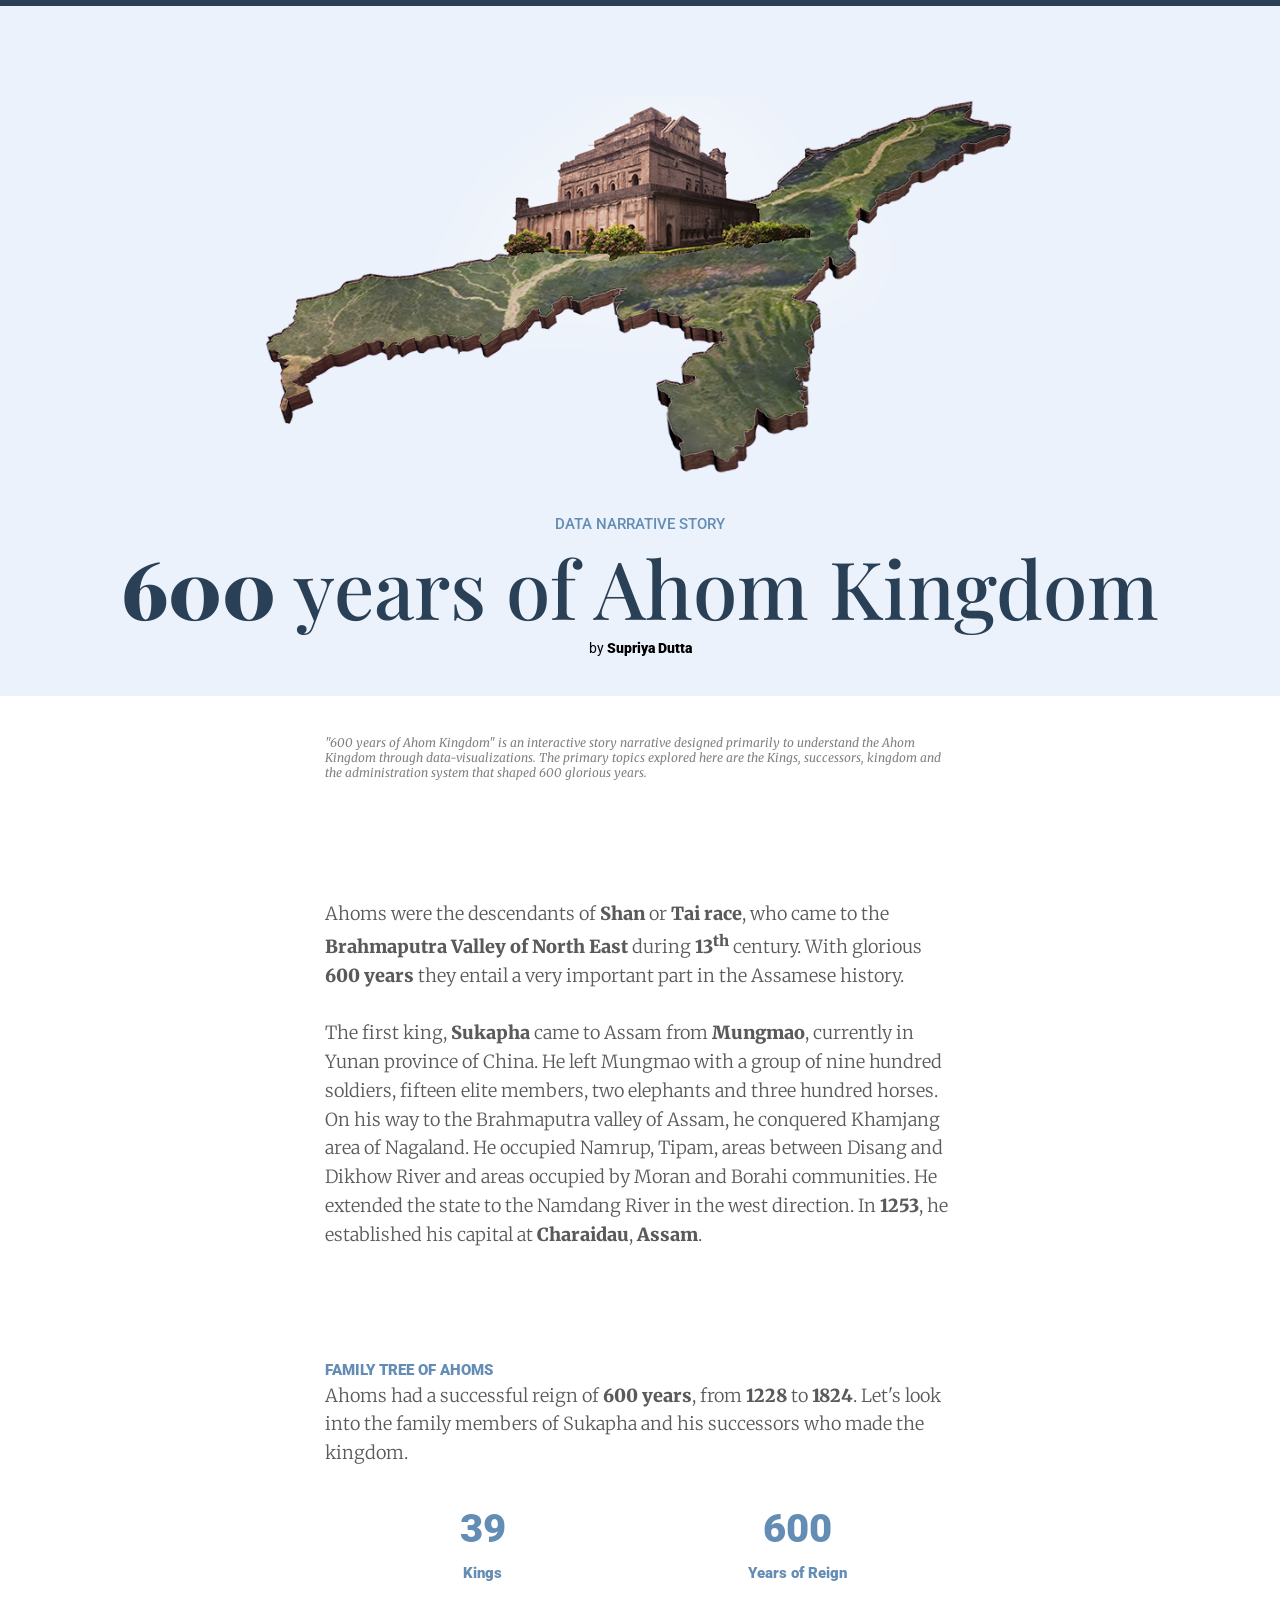
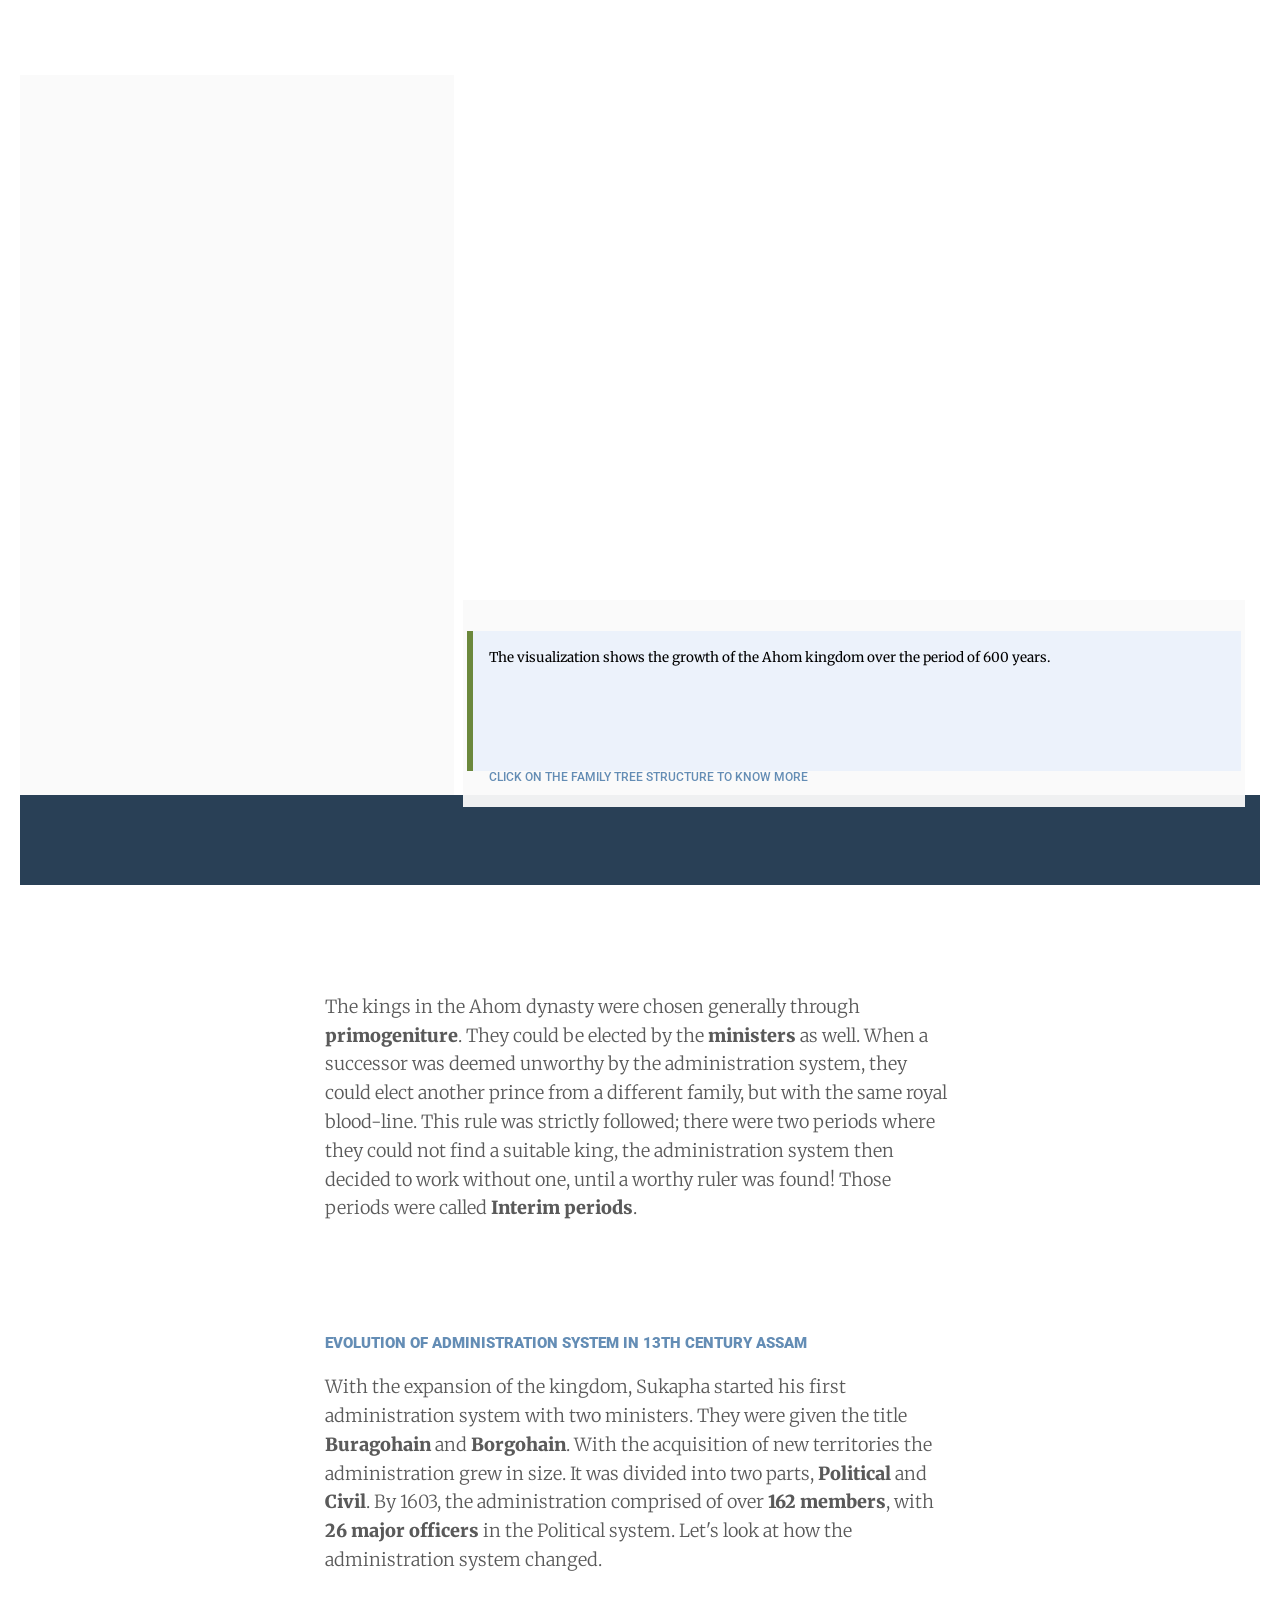
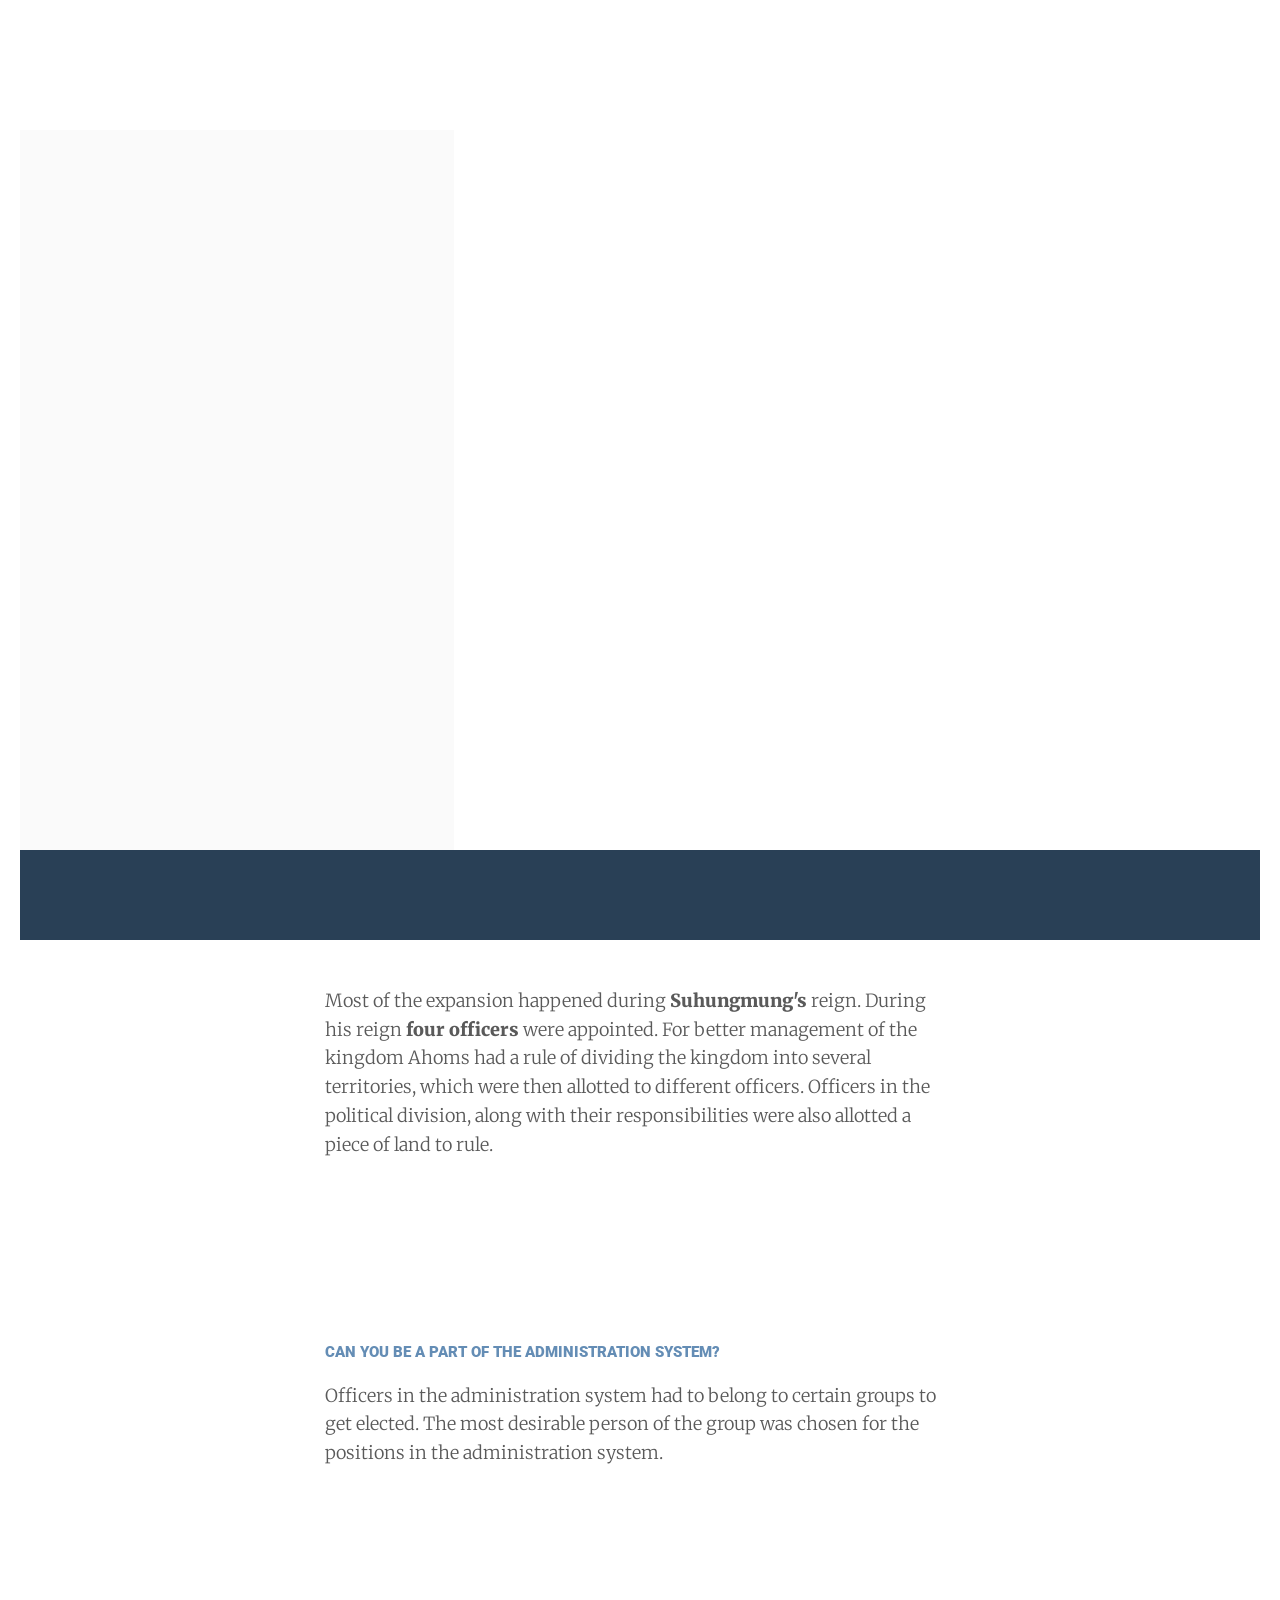
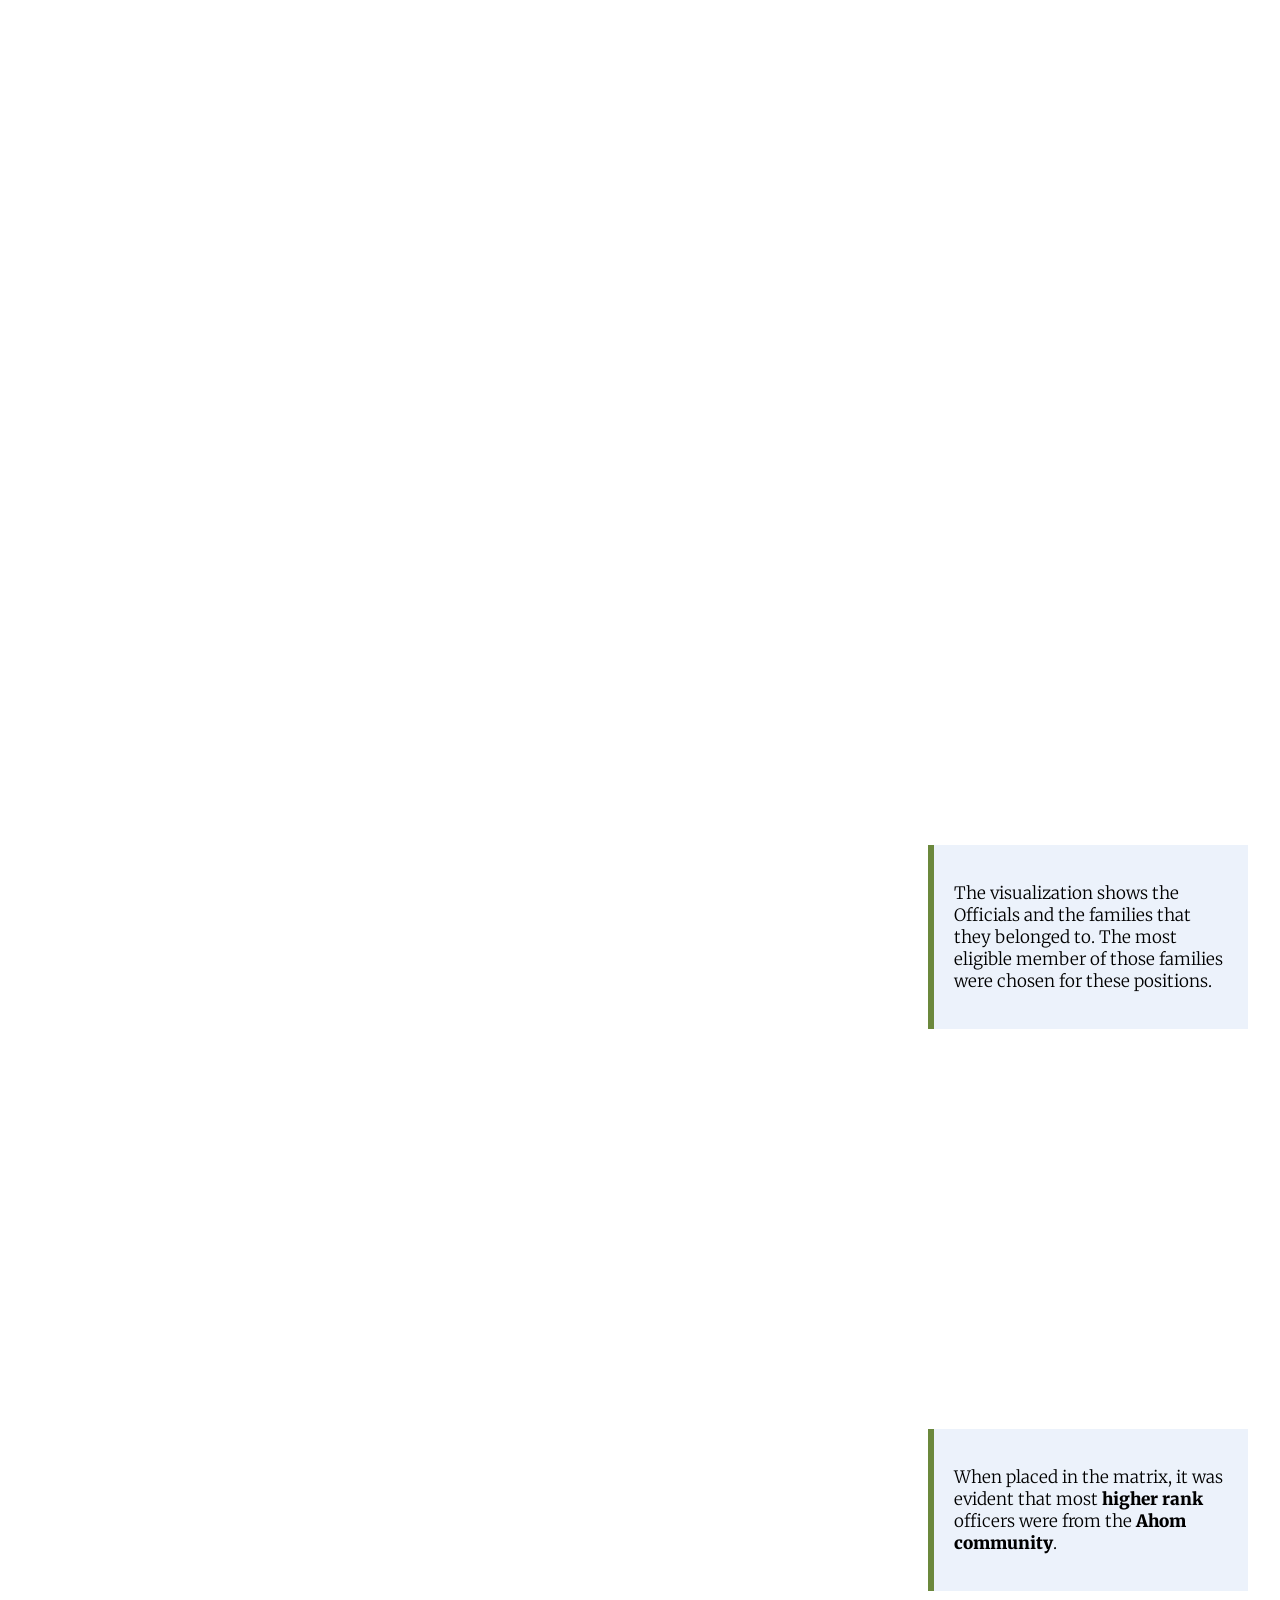
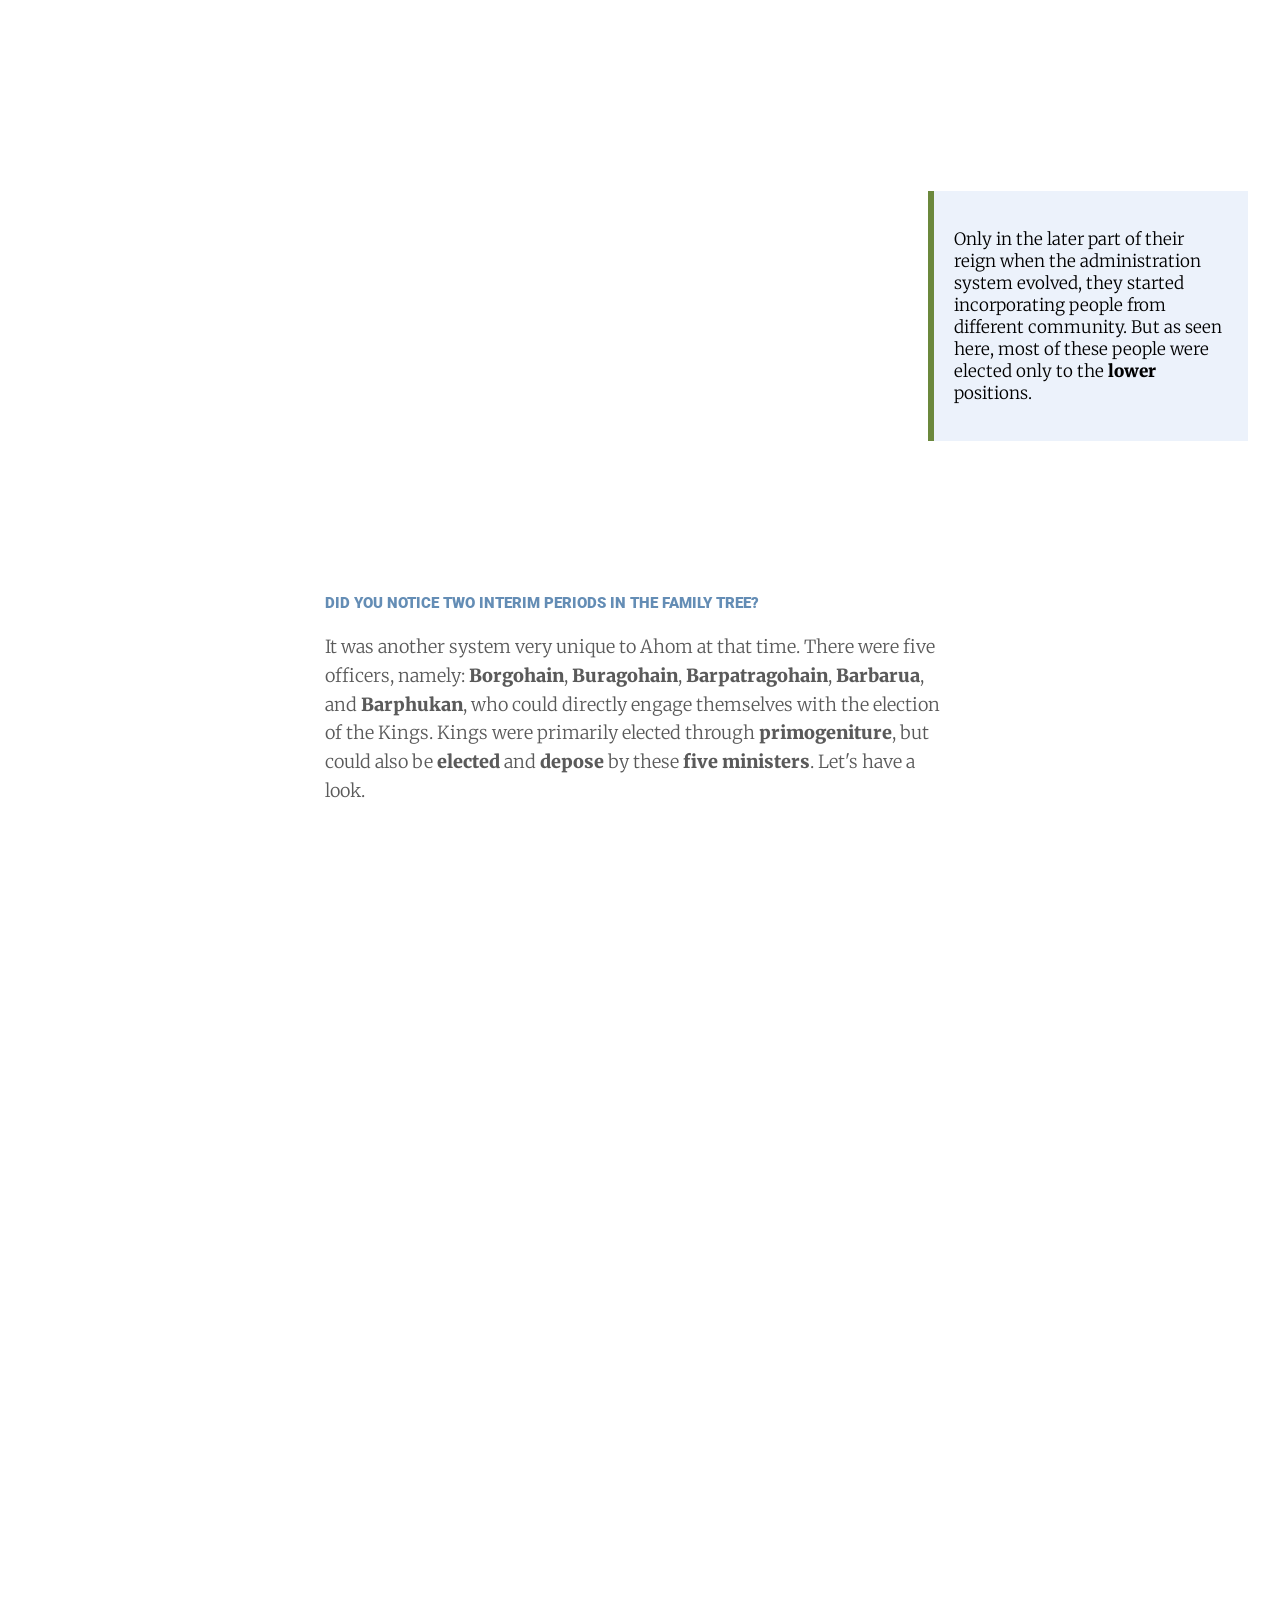
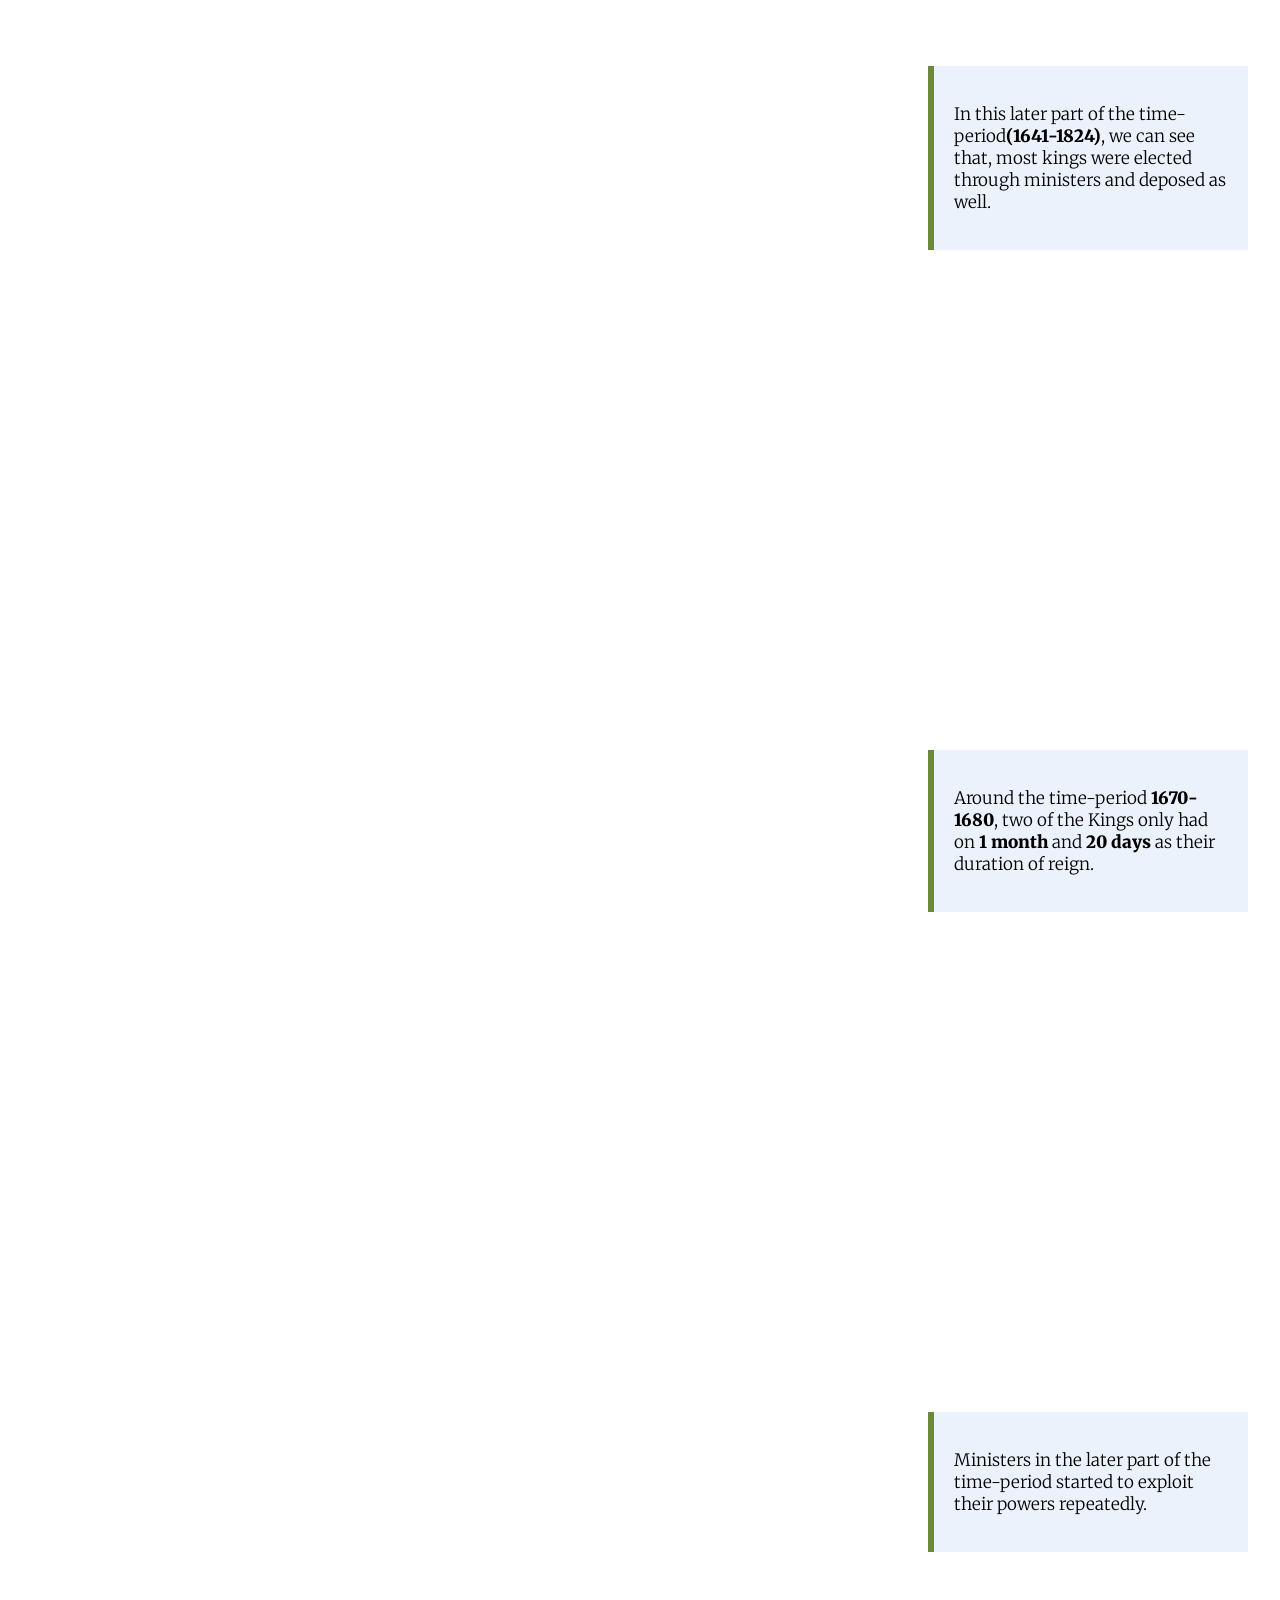
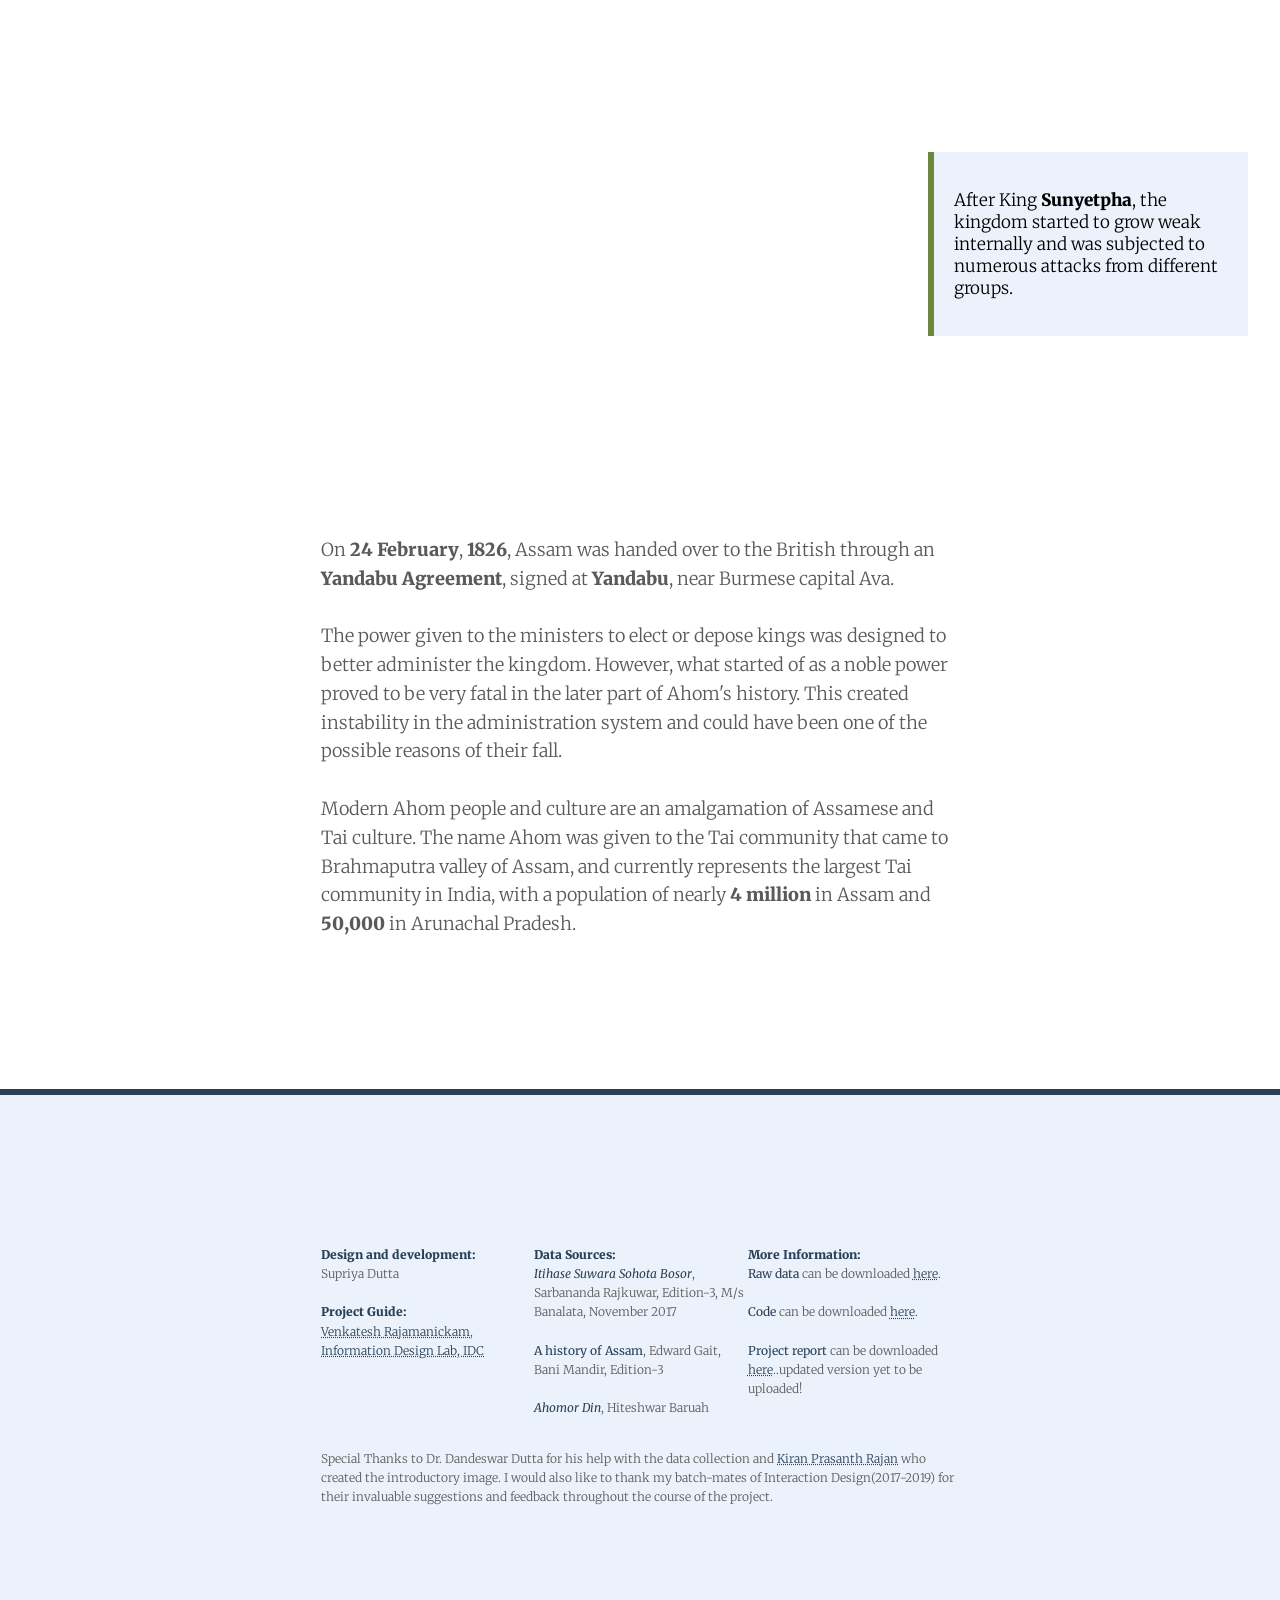
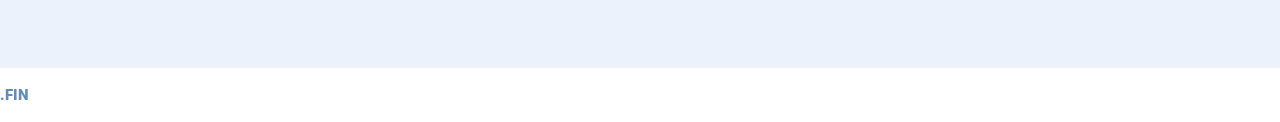
==== commit c805c26e: "code_link" ====
--- a/code/index.html
+++ b/code/index.html
@@ -679,6 +679,7 @@
   <div class="">
     <span class="title_colophon">More Information:</span><br>
     <span class="bookname">Raw data</span> can be downloaded <a class="links" href="https://github.com/supriyaDutta/ahom_data/blob/master/data_res.ods">here</a>.<br><br>
+    <span class="bookname">Code</span> can be downloaded <a class="links" href="https://github.com/supriyaDutta/ahom_data/tree/master/code">here</a>.<br><br>
 <span class="bookname">Project report</span> can be downloaded <a class="links" href="https://github.com/supriyaDutta/ahom_data/blob/master/ahom_kingdom.pdf">here</a>..updated version yet to be uploaded!<br><br>
   </div>
 </div>
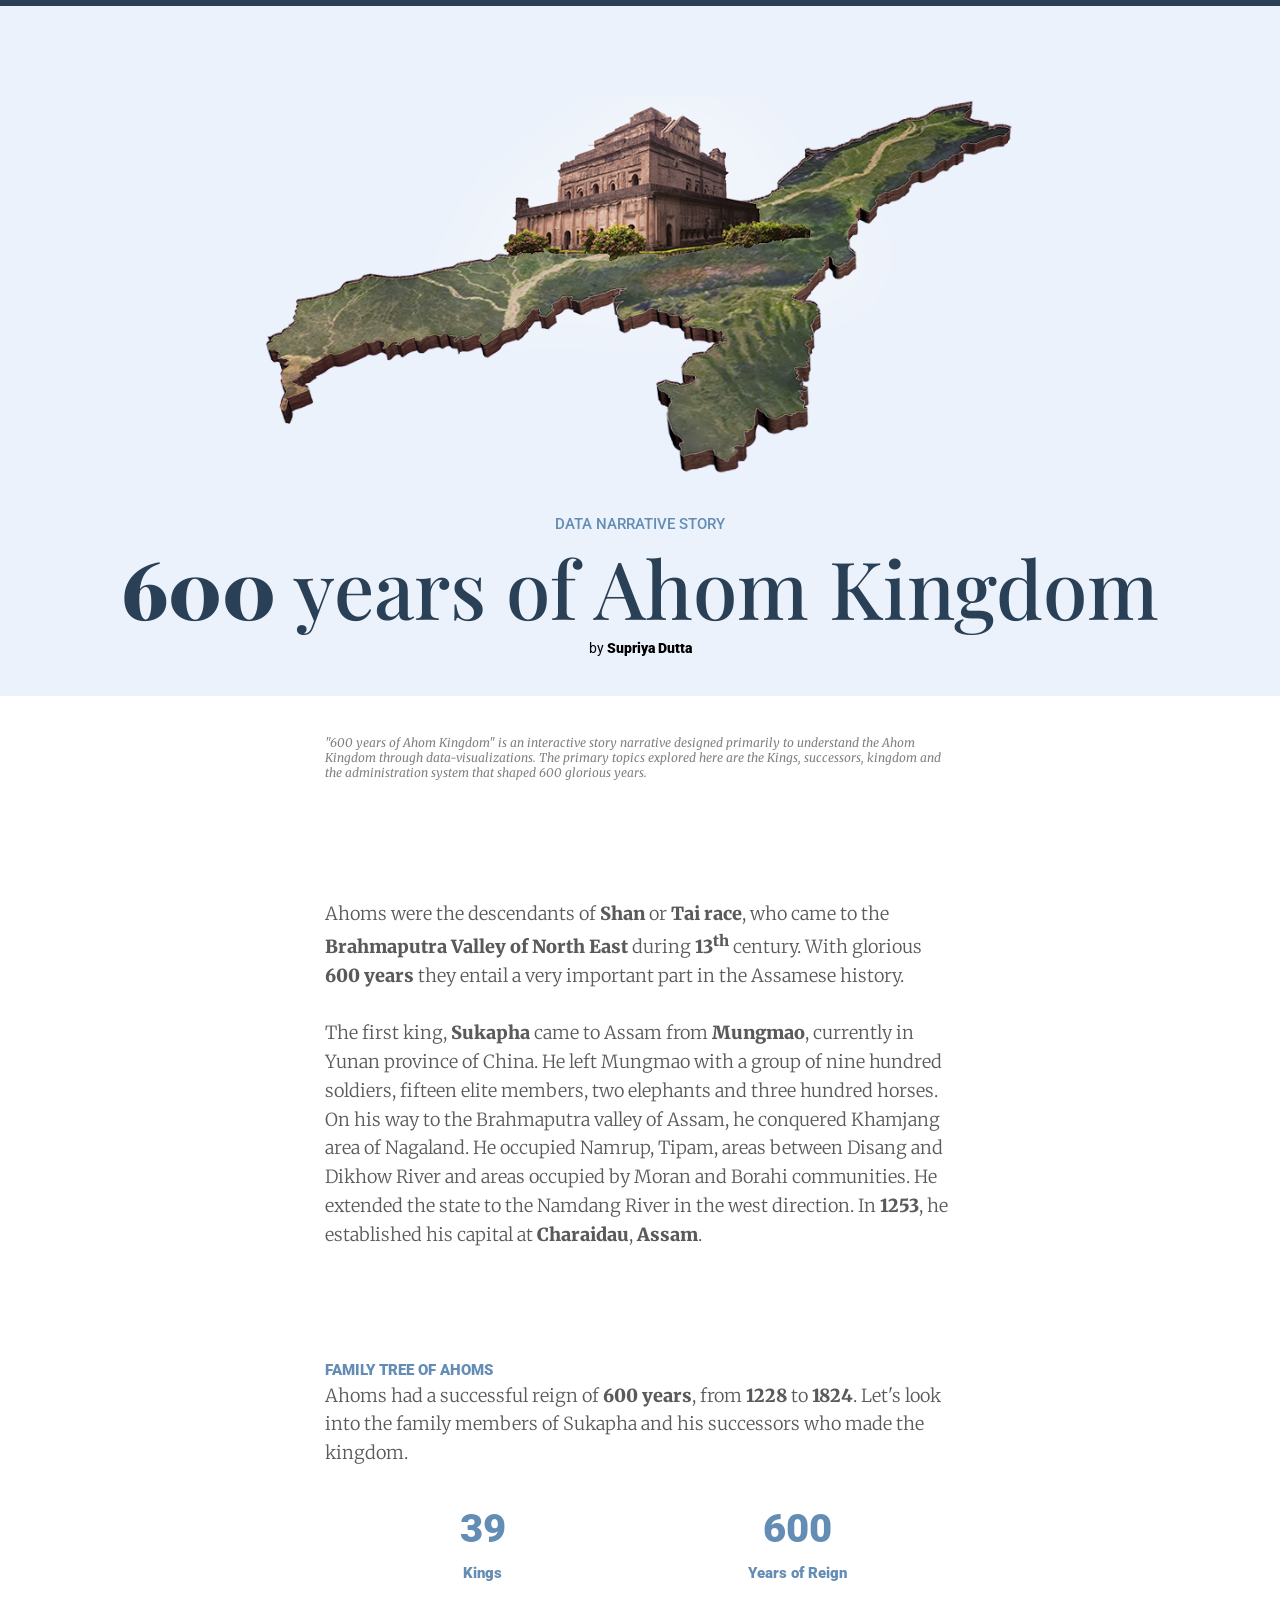
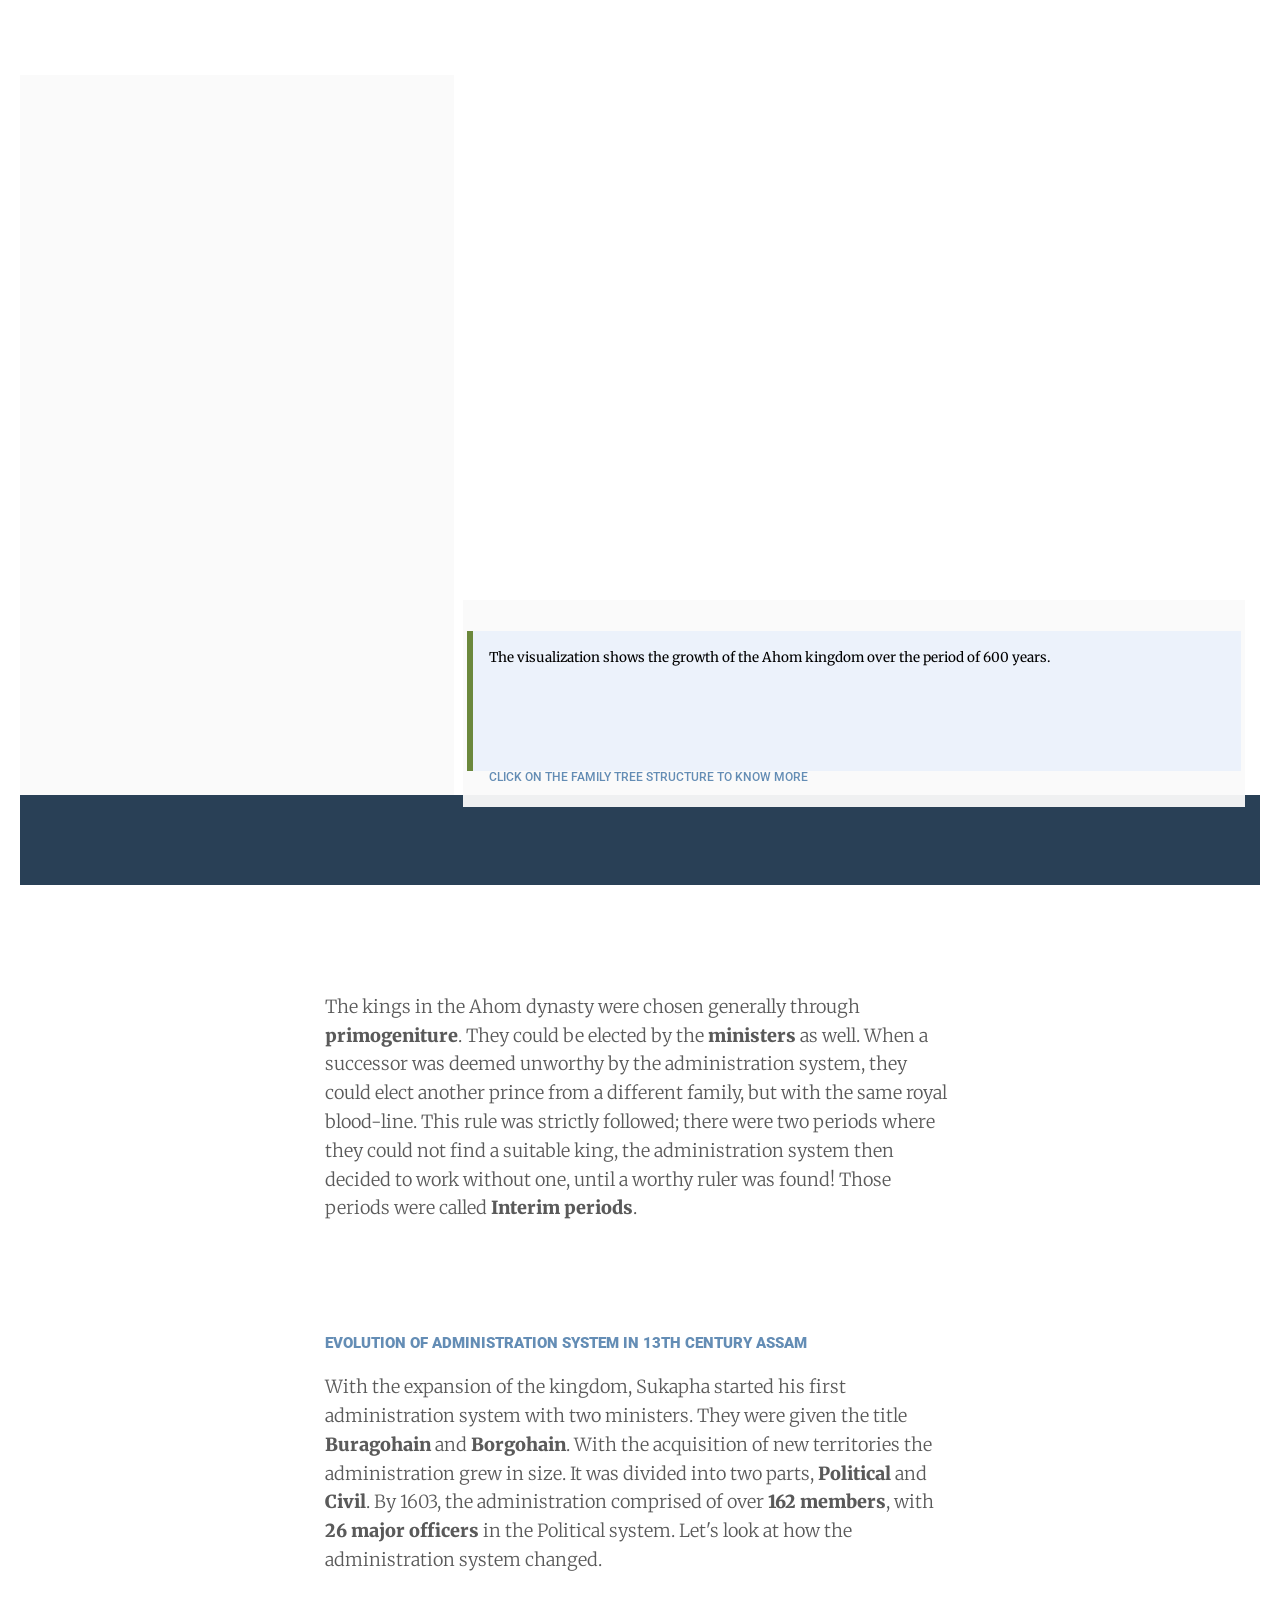
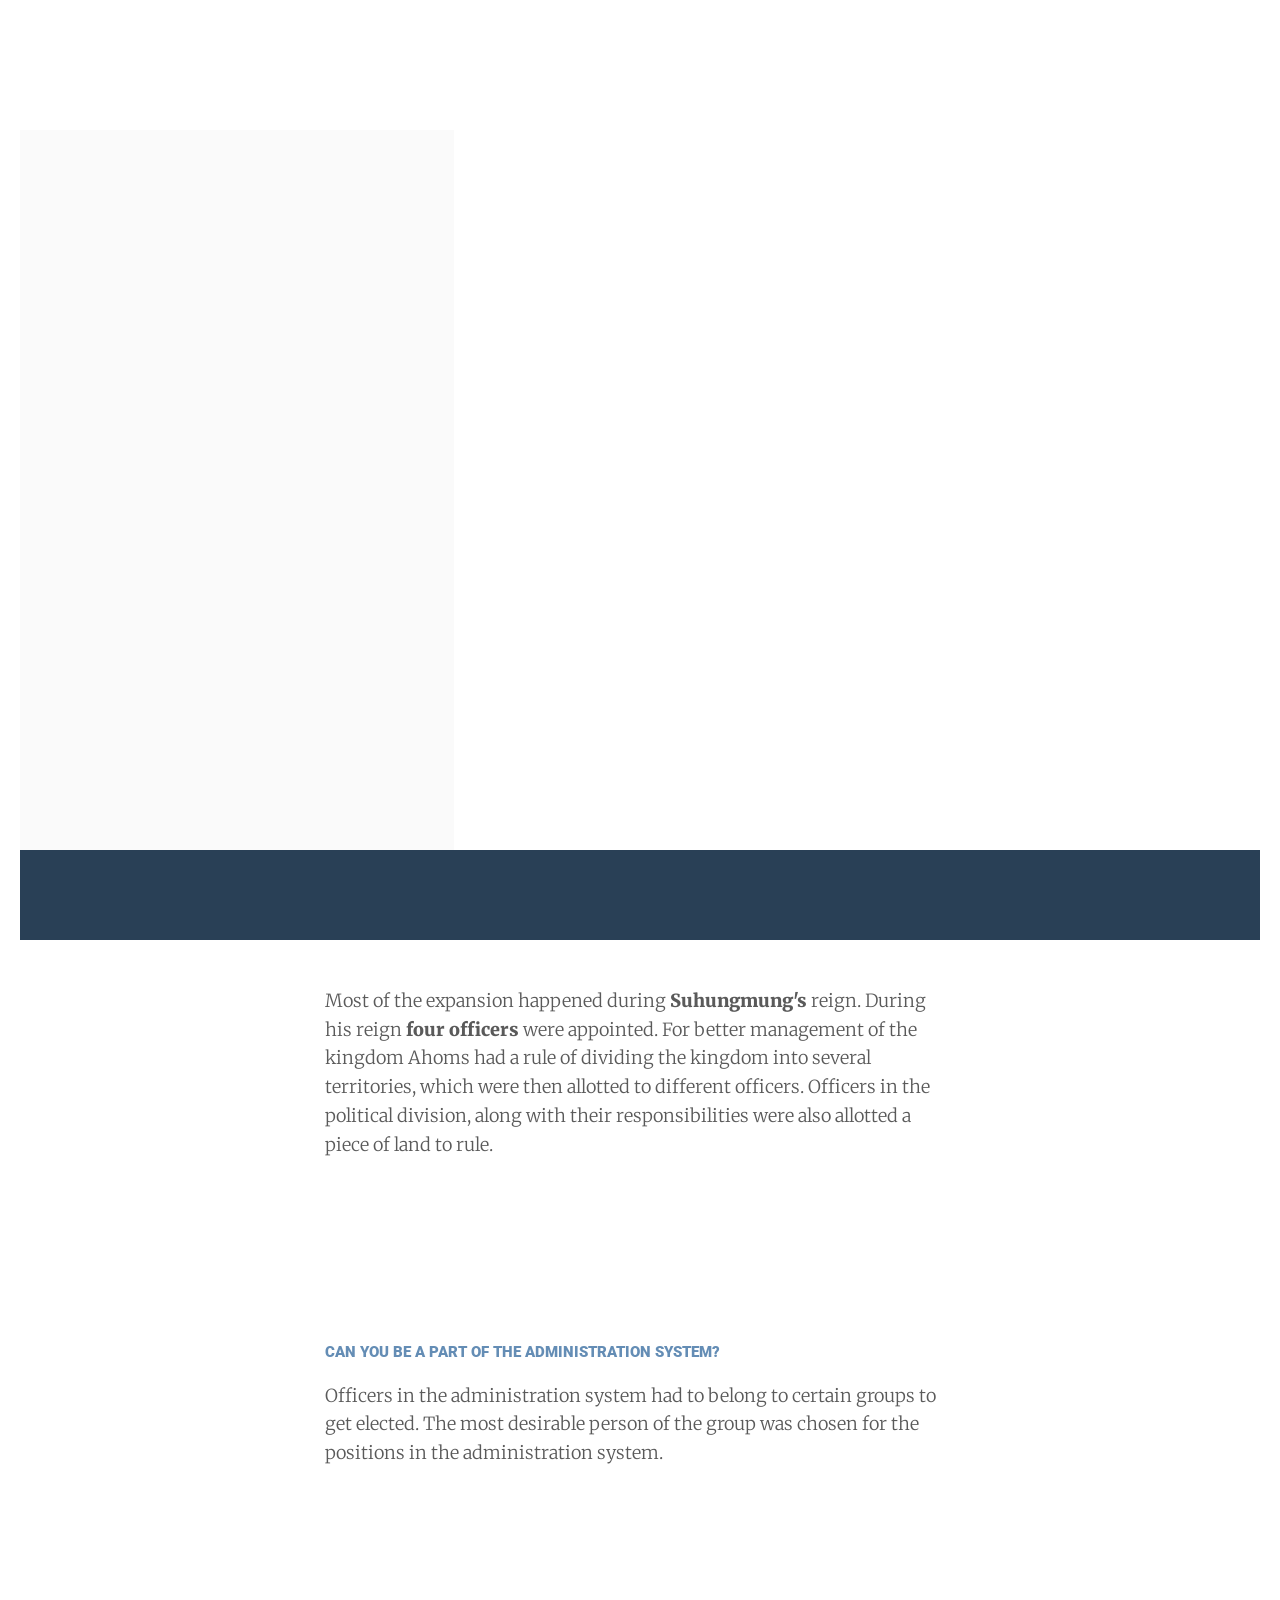
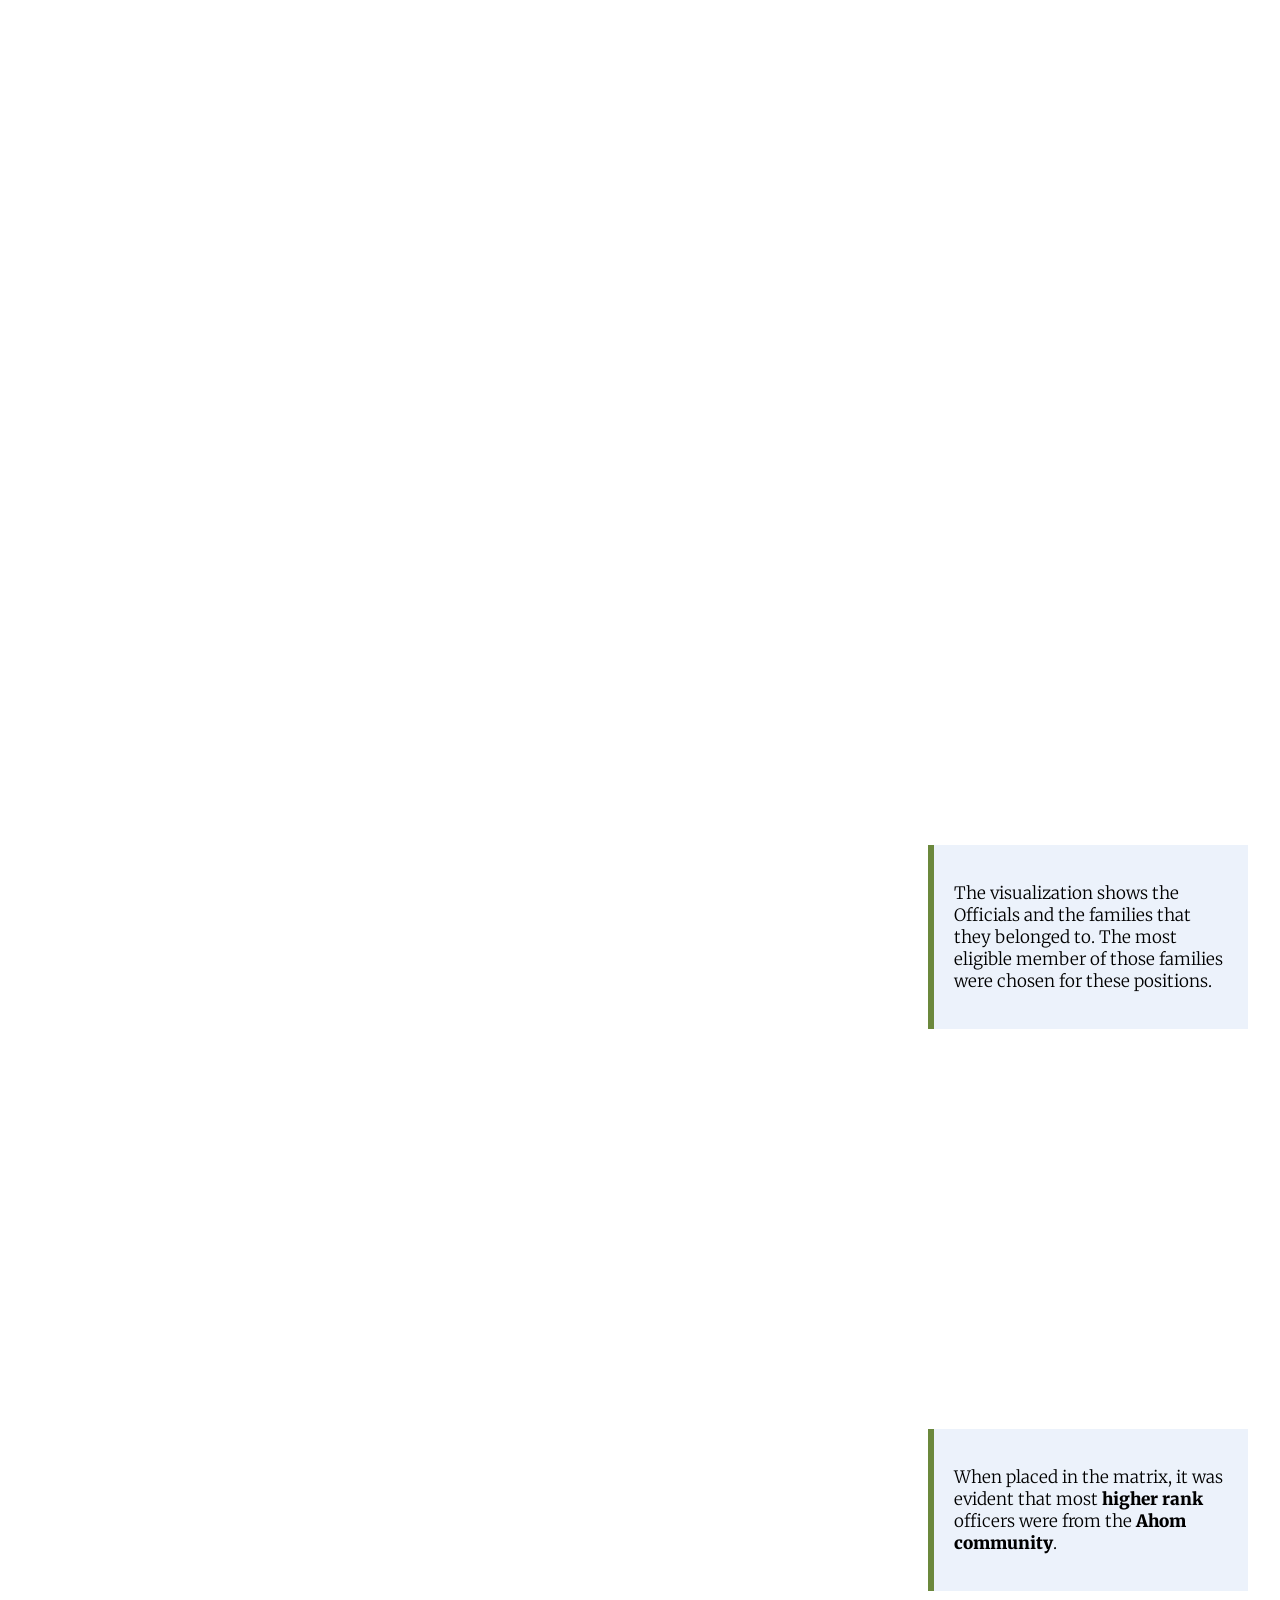
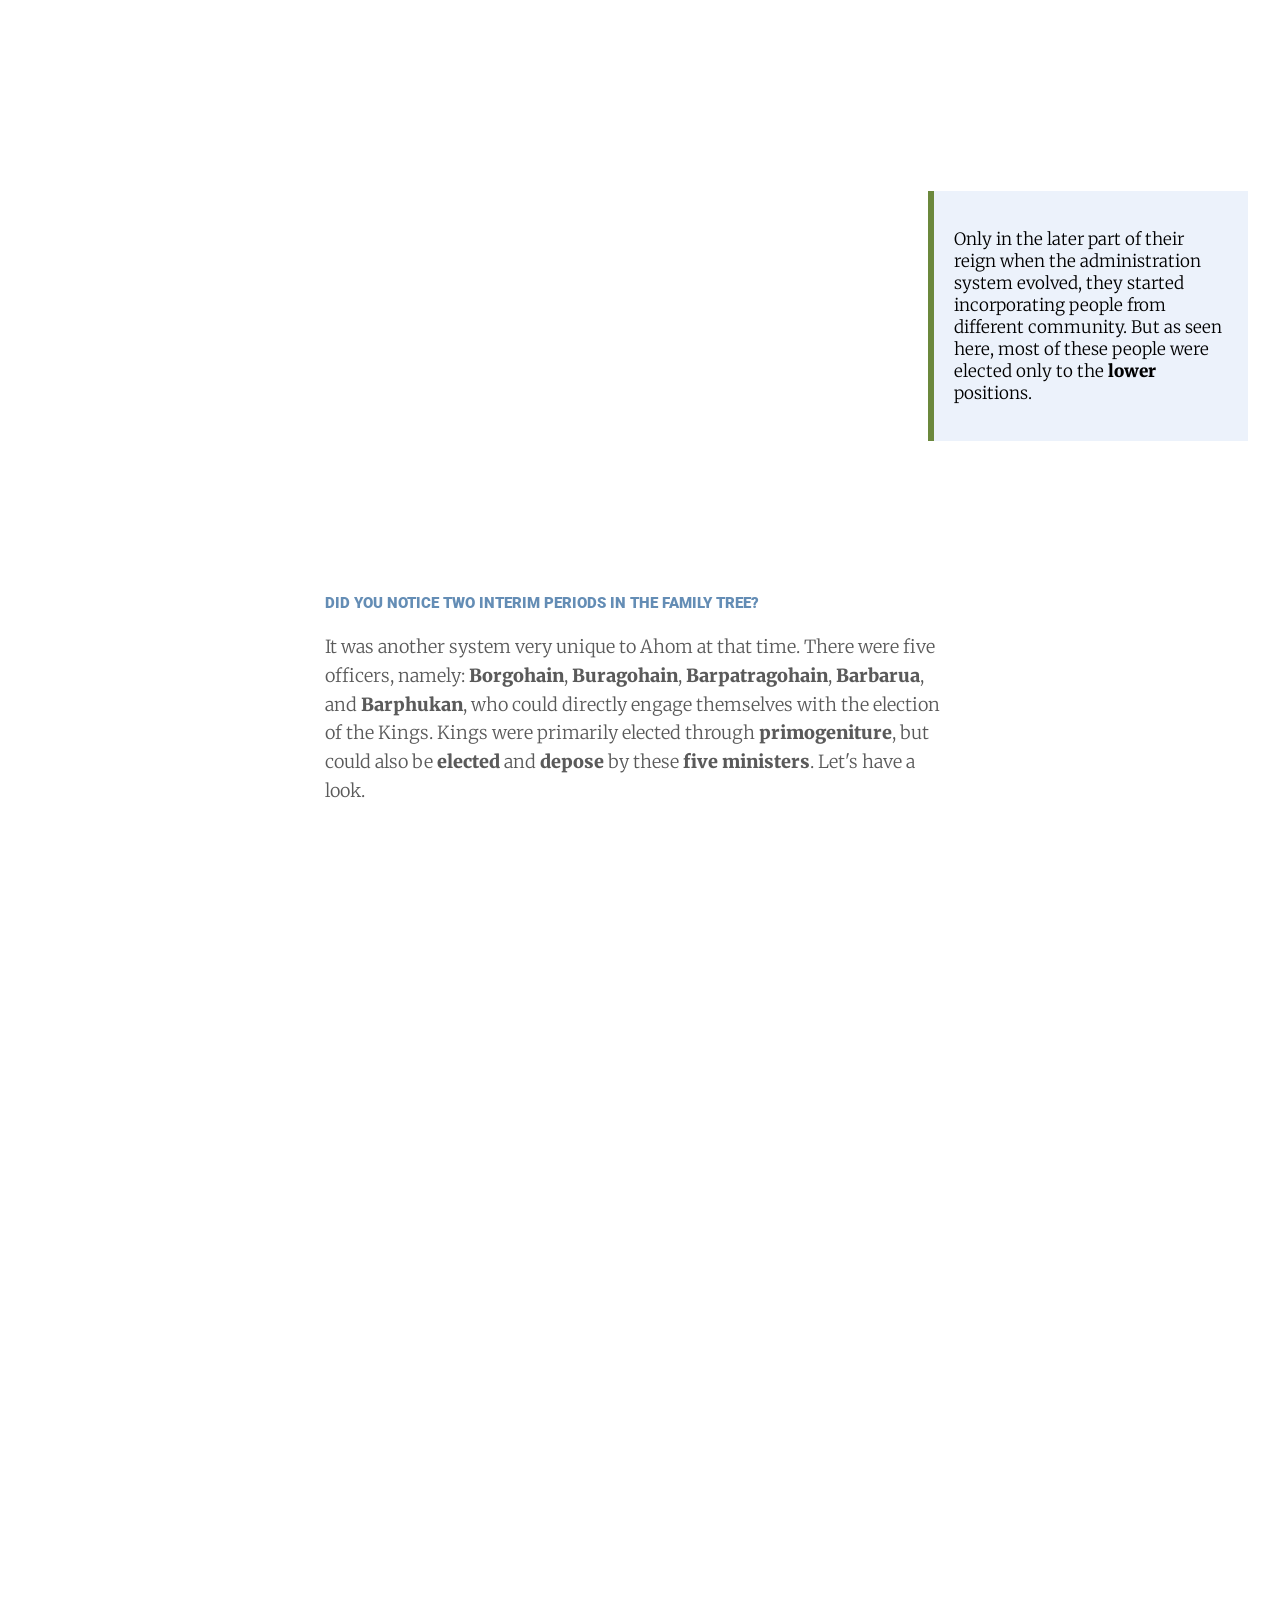
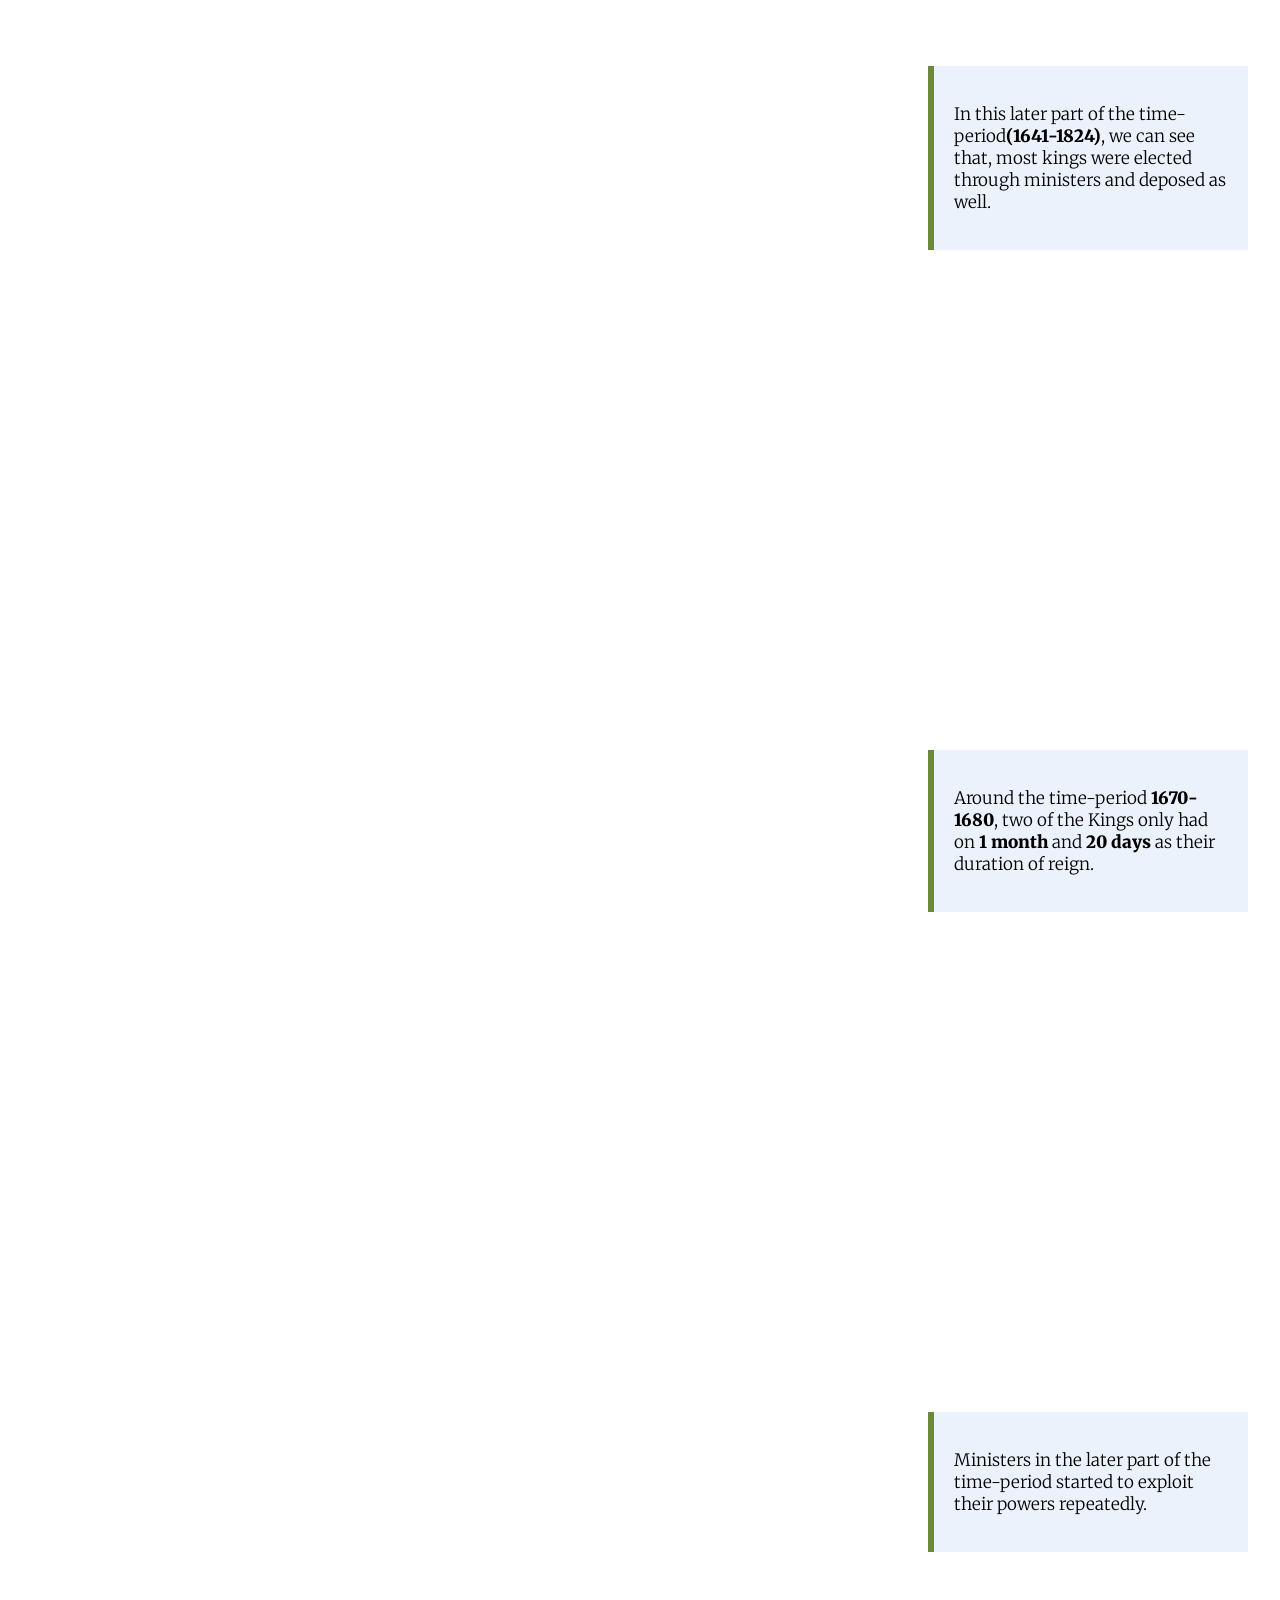
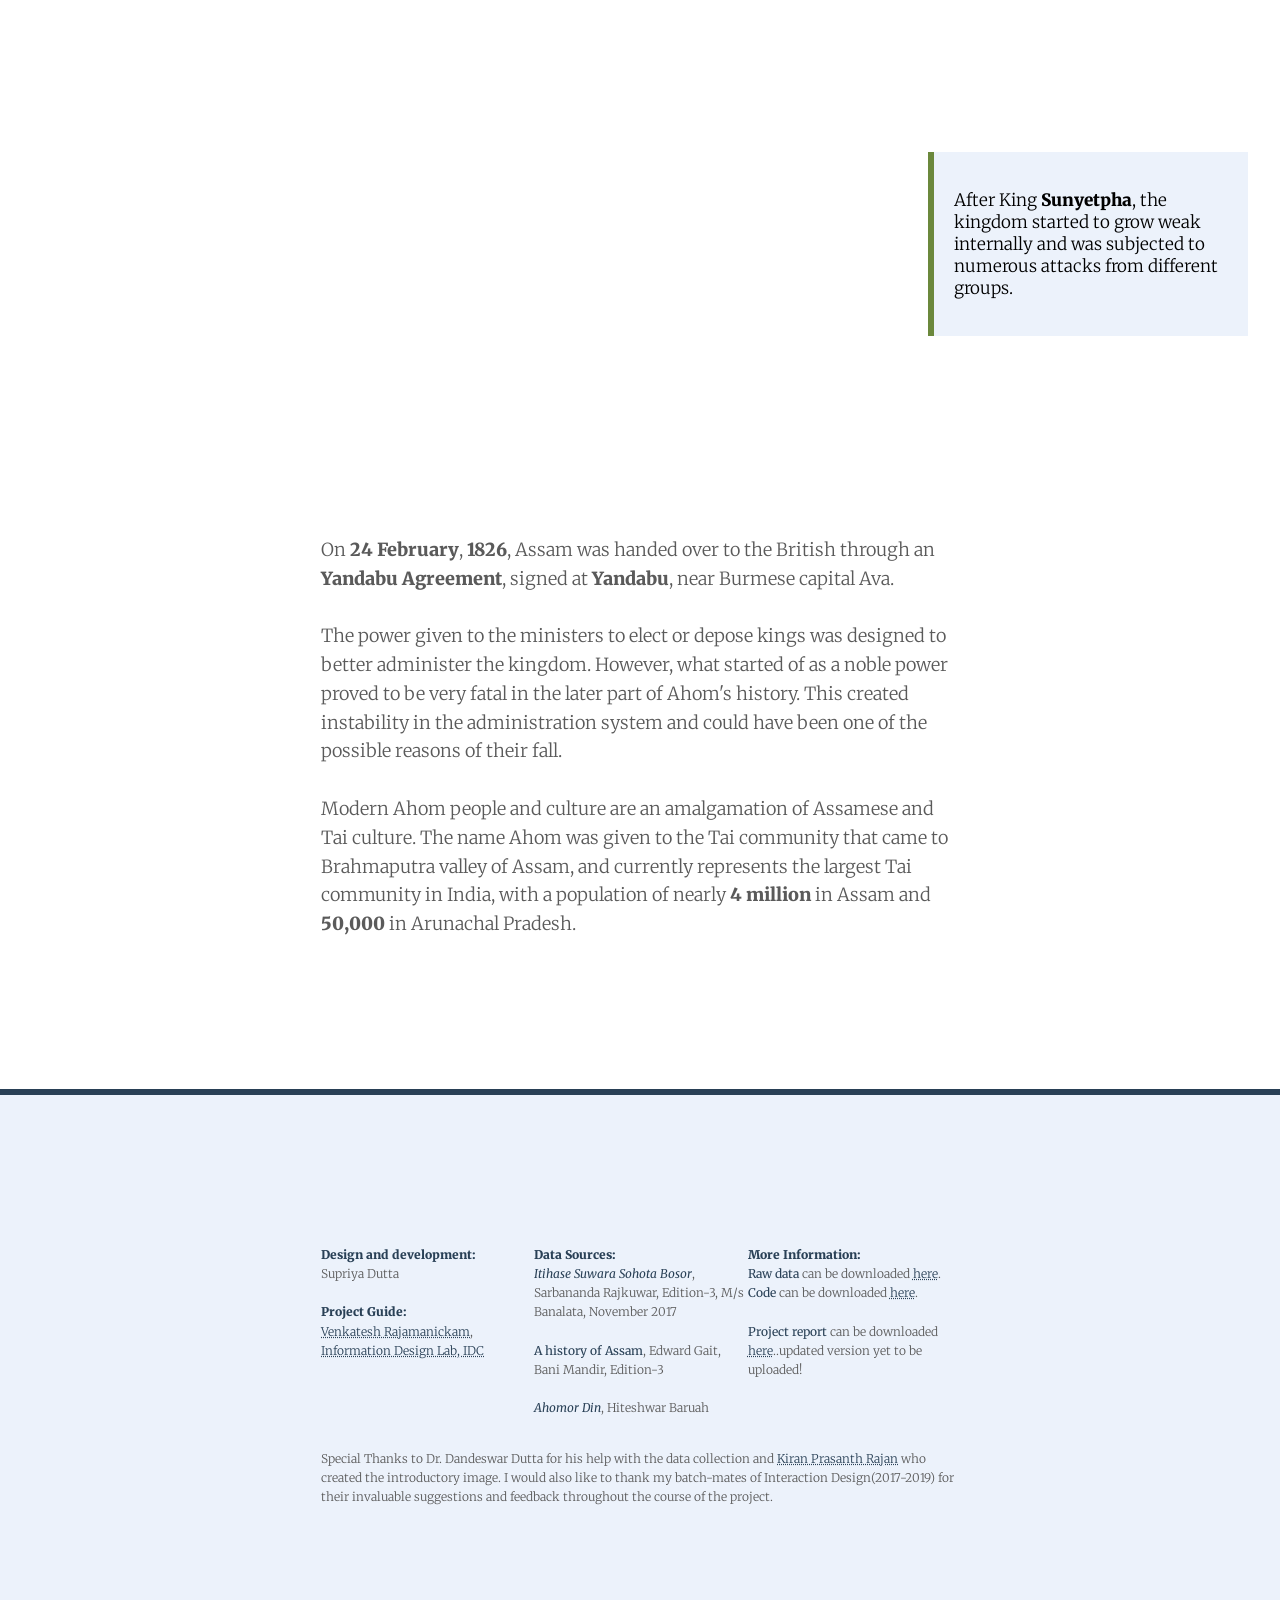
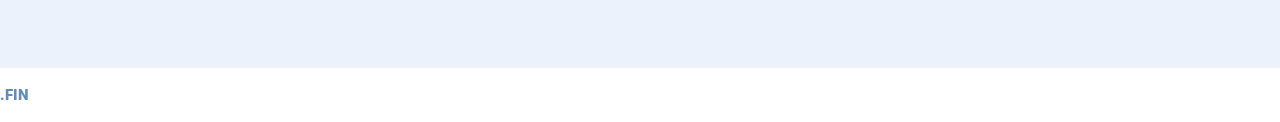
==== commit b05f399b: "Update index.html" ====
--- a/code/index.html
+++ b/code/index.html
@@ -678,7 +678,7 @@
   </div>
   <div class="">
     <span class="title_colophon">More Information:</span><br>
-    <span class="bookname">Raw data</span> can be downloaded <a class="links" href="https://github.com/supriyaDutta/ahom_data/blob/master/data_res.ods">here</a>.<br><br>
+    <span class="bookname">Raw data</span> can be downloaded <a class="links" href="https://github.com/supriyaDutta/ahom_data/blob/master/data_res.ods">here</a>.<br>
     <span class="bookname">Code</span> can be downloaded <a class="links" href="https://github.com/supriyaDutta/ahom_data/tree/master/code">here</a>.<br><br>
 <span class="bookname">Project report</span> can be downloaded <a class="links" href="https://github.com/supriyaDutta/ahom_data/blob/master/ahom_kingdom.pdf">here</a>..updated version yet to be uploaded!<br><br>
   </div>
